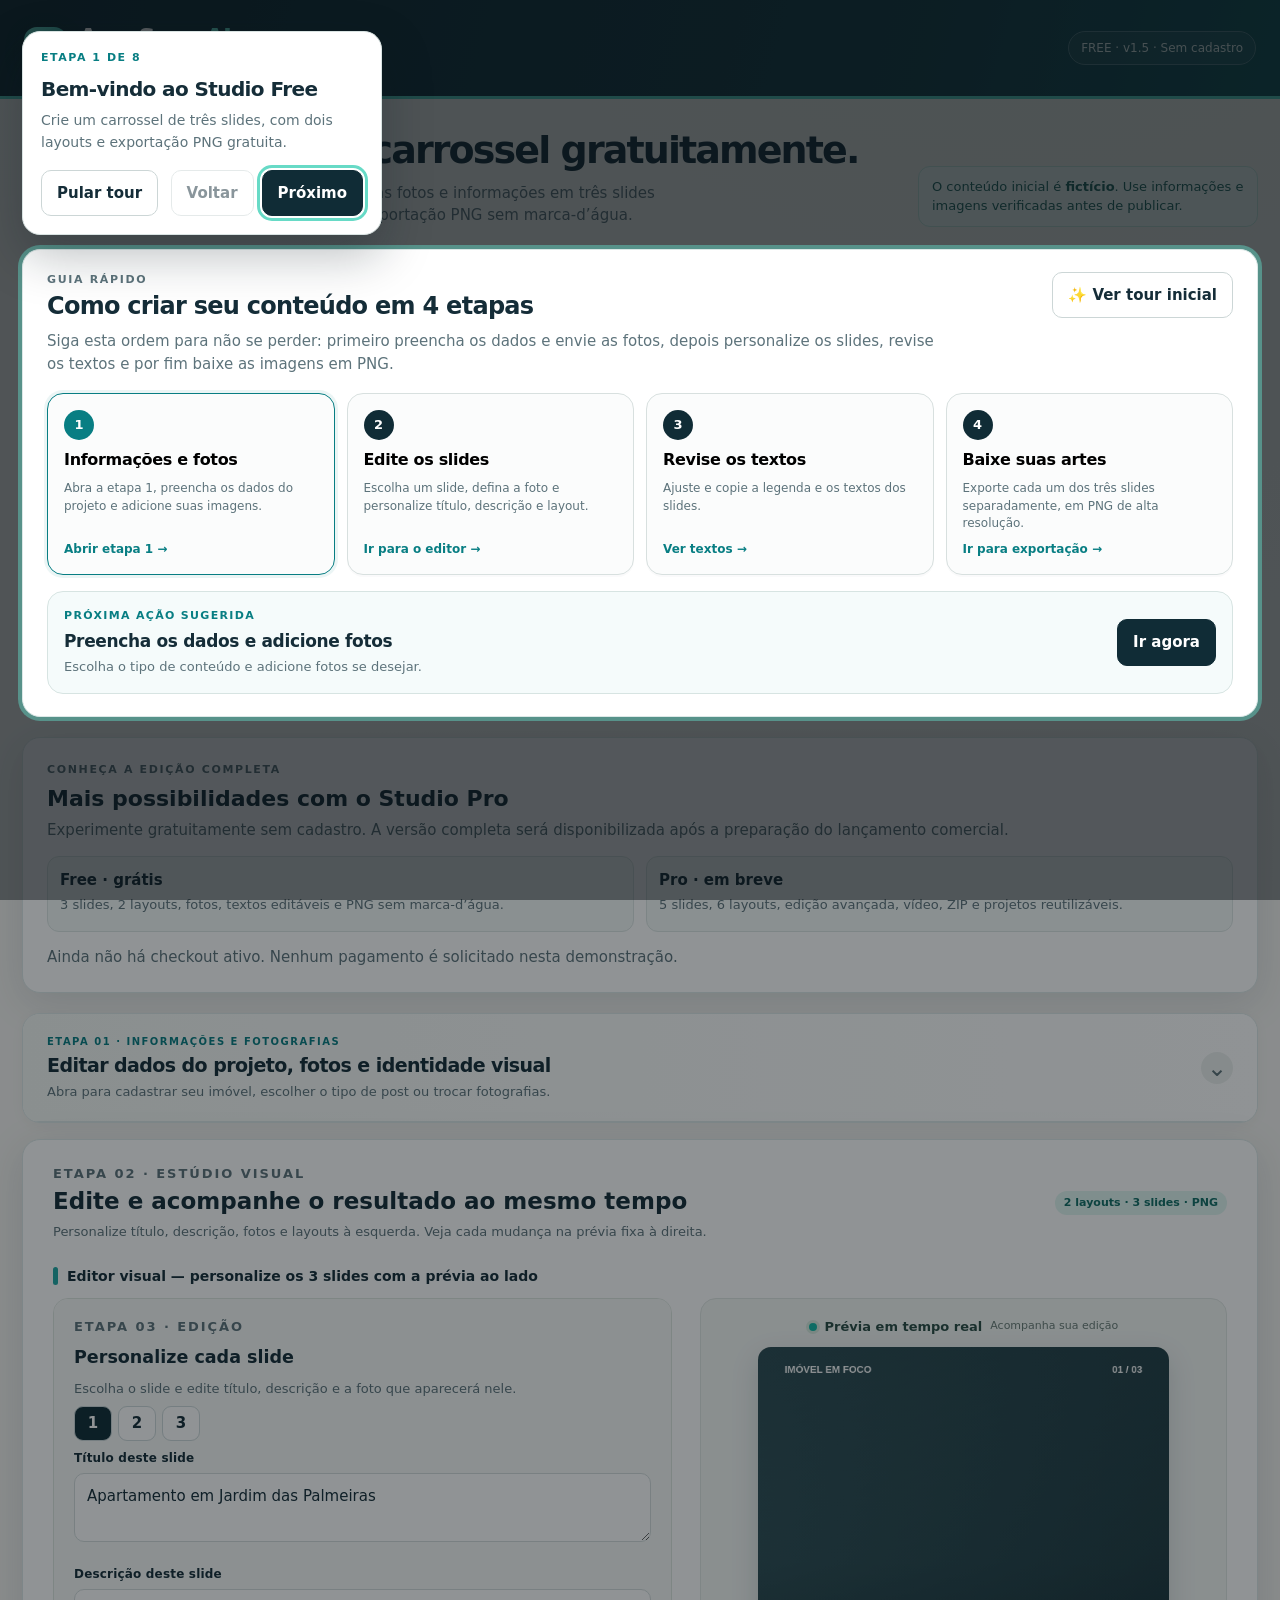
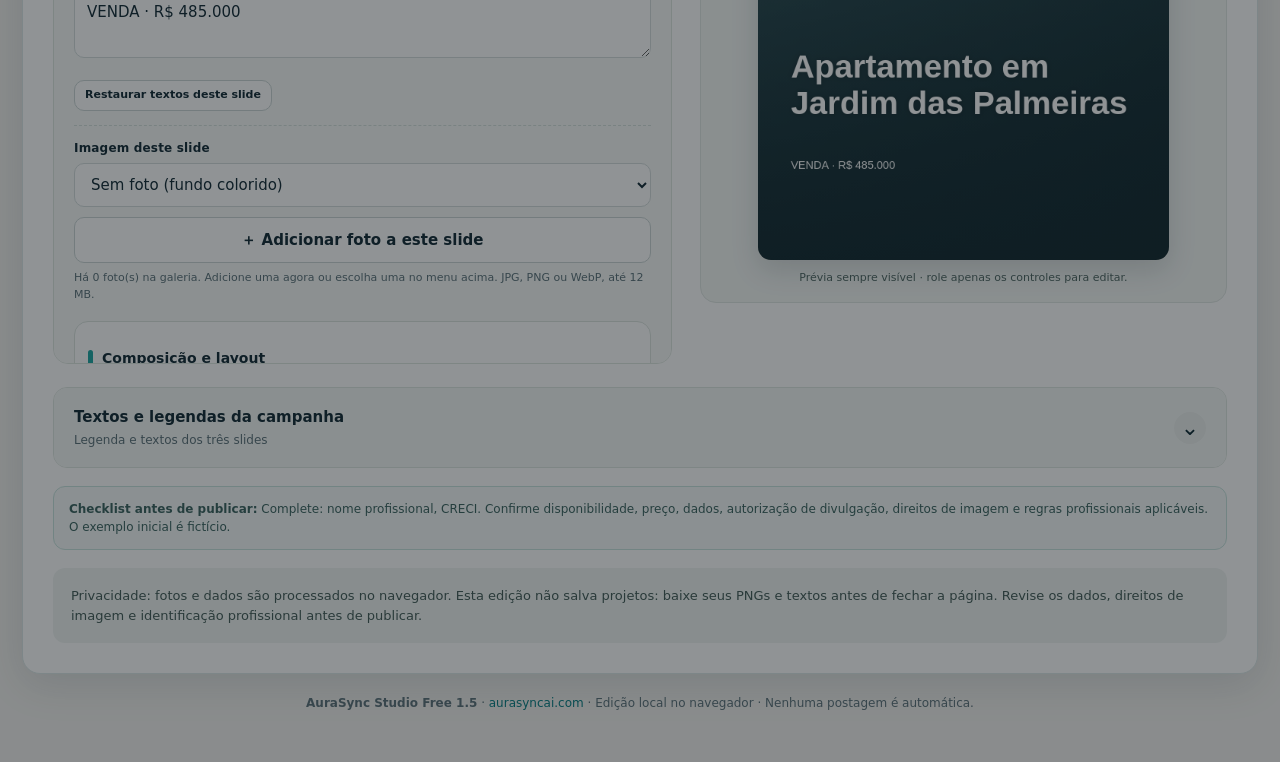
==== index.html @ 1a367fd8 "First commit" ====
<!DOCTYPE html>

<html lang="pt-BR"><head><meta charset="utf-8"/><meta content="width=device-width,initial-scale=1" name="viewport"/><title>AuraSync Studio Free | Crie seu primeiro carrossel</title><meta content="Crie gratuitamente um carrossel de três slides, com fotos, dois layouts e exportação PNG." name="description"/><link href="data:image/svg+xml,%3Csvg%20xmlns%3D%22http%3A//www.w3.org/2000/svg%22%20viewBox%3D%220%200%2064%2064%22%3E%3Crect%20width%3D%2264%22%20height%3D%2264%22%20rx%3D%2214%22%20fill%3D%22%23102c36%22/%3E%3Cpath%20d%3D%22M10%2048L24%2015L35%2039L46%2018L56%2048%22%20fill%3D%22none%22%20stroke%3D%22%2362ddc9%22%20stroke-width%3D%226%22%20stroke-linecap%3D%22round%22%20stroke-linejoin%3D%22round%22/%3E%3C/svg%3E" rel="icon"/><meta content="#102c36" name="theme-color"/><meta content="AuraSync Studio Free" property="og:title"/><meta content="Experimente dois layouts e exporte três slides em PNG gratuitamente." property="og:description"/><link href="./css/style.css" rel="stylesheet"/></head><body>
<header class="top"><div><div class="brand"><span aria-hidden="true" class="brand-icon"><svg fill="none" viewbox="0 0 48 48" xmlns="http://www.w3.org/2000/svg"><path d="M9 34L19 13L26 27L33 15L40 34" stroke="currentColor" stroke-linecap="round" stroke-linejoin="round" stroke-width="4.2"></path><circle cx="34" cy="11" fill="currentColor" r="3"></circle></svg></span><span class="brand-lockup"><span class="brand-word">AuraSync <span>AI</span></span><span class="brand-product">Studio Free · Editor criativo</span></span></div></div><div class="topmark">FREE · v1.5 · Sem cadastro</div></header>
<main class="wrap"><div class="intro"><div><h1>Crie seu primeiro carrossel gratuitamente.</h1><p>Experimente o AuraSync Studio: transforme suas fotos e informações em três slides personalizados, com prévia em tempo real e exportação PNG sem marca-d’água.</p></div><div class="banner">O conteúdo inicial é <strong>fictício</strong>. Use informações e imagens verificadas antes de publicar.</div></div>
<section class="guide panel" id="guide">
<div class="guide-head">
<div class="guide-head-top">
<div>
<p class="eyebrow">Guia rápido</p>
<h2>Como criar seu conteúdo em 4 etapas</h2>
<p>Siga esta ordem para não se perder: primeiro preencha os dados e envie as fotos, depois personalize os slides, revise os textos e por fim baixe as imagens em PNG.</p>
</div>
<button class="btn secondary tour-trigger" id="startTour" type="button">✨ Ver tour inicial</button>
</div>
</div>
<div class="guide-grid" id="guideGrid">
<button class="guide-card current" data-go="planningPanel" data-step="1" type="button">
<span class="step-badge">1</span>
<strong>Informações e fotos</strong>
<small>Abra a etapa 1, preencha os dados do projeto e adicione suas imagens.</small>
<span class="guide-action">Abrir etapa 1 →</span>
</button>
<button class="guide-card" data-go="editor" data-step="2" type="button">
<span class="step-badge">2</span>
<strong>Edite os slides</strong>
<small>Escolha um slide, defina a foto e personalize título, descrição e layout.</small>
<span class="guide-action">Ir para o editor →</span>
</button>
<button class="guide-card" data-go="textLibrary" data-step="3" type="button">
<span class="step-badge">3</span>
<strong>Revise os textos</strong>
<small>Ajuste e copie a legenda e os textos dos slides.</small>
<span class="guide-action">Ver textos →</span>
</button>
<button class="guide-card" data-go="png" data-step="4" type="button">
<span class="step-badge">4</span>
<strong>Baixe suas artes</strong>
<small>Exporte cada um dos três slides separadamente, em PNG de alta resolução.</small>
<span class="guide-action">Ir para exportação →</span>
</button>
</div>
<div class="next-step-box" id="nextStepBox">
<div>
<p class="next-step-label">Próxima ação sugerida</p>
<strong id="nextStepTitle">Comece pela etapa 1</strong>
<div class="next-step-text" id="nextStepText">Abra “Informações e fotografias” e adicione pelo menos uma foto para começar.</div>
</div>
<button class="btn" data-go="planningPanel" id="nextStepBtn" type="button">Ir agora</button>
</div>
</section><section class="free-offer panel" id="proInfo"><div><p class="eyebrow">Conheça a edição completa</p><h2>Mais possibilidades com o Studio Pro</h2><p>Experimente gratuitamente sem cadastro. A versão completa será disponibilizada após a preparação do lançamento comercial.</p></div><div class="free-compare"><div><strong>Free · grátis</strong><p>3 slides, 2 layouts, fotos, textos editáveis e PNG sem marca-d’água.</p></div><div><strong>Pro · em breve</strong><p>5 slides, 6 layouts, edição avançada, vídeo, ZIP e projetos reutilizáveis.</p></div></div><p class="note">Ainda não há checkout ativo. Nenhum pagamento é solicitado nesta demonstração.</p></section>
<div class="layout">
<details class="panel planning-panel" id="planningPanel">
<summary class="panelhead planning-summary"><span class="planning-summary-text"><span class="eyebrow">Etapa 01 · Informações e fotografias</span><span class="planning-title">Editar dados do projeto, fotos e identidade visual</span><span class="planning-subtitle">Abra para cadastrar seu imóvel, escolher o tipo de post ou trocar fotografias.</span></span><span aria-hidden="true" class="planning-chevron">⌄</span></summary>
<form class="fields" id="form" onsubmit="return false"><div class="field projectName"><label class="label" for="projectName">Nome do projeto</label><input id="projectName" maxlength="100" placeholder="Ex.: Campanha apartamento centro" value="Apartamento Jardim das Palmeiras"/><small class="note">Use um nome para identificar o arquivo do projeto.</small></div>
<div class="field"><label class="label" for="postType">Tipo de conteúdo</label><select id="postType"><option value="imovel">Divulgação de imóvel</option><option value="comprador">Dica para compradores</option><option value="vendedor">Dica para proprietários</option><option value="servico">Serviços do corretor</option><option value="bairro">Bairro / região</option><option value="institucional">Apresentação profissional</option></select></div>
<div id="propertyFields">
<div class="section-title">Características do imóvel</div>
<div class="twocol"><div class="field"><label class="label" for="tipo">Tipo de imóvel</label><select id="tipo"><option>Apartamento</option><option>Casa</option><option>Sobrado</option><option>Studio</option><option>Terreno</option><option>Imóvel comercial</option></select></div><div class="field"><label class="label" for="operacao">Finalidade</label><select id="operacao"><option>Venda</option><option>Locação</option></select></div></div>
<div class="twocol"><div class="field"><label class="label" for="bairro">Bairro / região</label><input id="bairro" value="Jardim das Palmeiras"/></div><div class="field"><label class="label" for="cidade">Cidade</label><input id="cidade" value="Mogi das Cruzes"/></div></div>
<div class="threecol"><div class="field"><label class="label" for="area">Área (m²)</label><input id="area" min="0" type="number" value="68"/></div><div class="field"><label class="label" for="quartos">Quartos</label><input id="quartos" min="0" type="number" value="2"/></div><div class="field"><label class="label" for="vagas">Vagas</label><input id="vagas" min="0" type="number" value="1"/></div></div>
<div class="twocol"><div class="field"><label class="label" for="preco">Preço (R$)</label><input id="preco" min="0" step="1" type="number" value="485000"/></div><div class="field"><label class="label" for="codigo">Código</label><input id="codigo" value="AP-204"/></div></div>
<div class="field"><label class="label" for="destaques">Destaques comprovados</label><textarea id="destaques">Varanda, cozinha integrada, próximo ao centro</textarea><small class="note">Separe por vírgulas. Não inclua características não verificadas.</small></div>
</div>
<div hidden="" id="topicFields"><div class="section-title">Briefing do conteúdo</div>
<div class="field"><label class="label" for="assunto">Título ou assunto</label><input id="assunto" maxlength="180" value="Como se preparar para visitar um imóvel"/></div>
<div class="field"><label class="label" for="publico">Público (opcional)</label><input id="publico" maxlength="100" value="Pessoas pesquisando imóveis"/></div>
<div class="field"><label class="label" for="pontos">Três pontos que deseja comunicar</label><textarea id="pontos">Defina prioridades, Confira a documentação, Prepare suas perguntas</textarea><small class="note">Escreva informações verdadeiras e úteis, separadas por vírgula.</small></div>
<div class="field"><label class="label" for="cta">Chamada para ação</label><input id="cta" maxlength="150" value="Entre em contato para tirar dúvidas"/></div>
</div>
<div class="section-title">Objetivo e identidade</div>
<div class="twocol"><div class="field"><label class="label" for="objetivo">Objetivo</label><select id="objetivo"><option value="lancamento">Apresentar novidade</option><option value="visita">Estimular contato</option><option value="detalhes">Explicar detalhes</option></select></div><div class="field"><label class="label" for="tom">Tom da comunicação</label><select id="tom"><option value="direto">Direto</option><option value="consultivo">Consultivo</option><option value="elegante">Editorial</option></select></div></div>
<div class="twocol"><div class="field"><label class="label" for="visual">Paleta-base</label><select id="visual"><option value="noturno">Editorial noturno</option><option value="areia">Areia sofisticada</option><option value="azul">Azul urbano</option></select></div><div class="field"><label class="label" for="fonte">Fonte dos slides</label><select id="fonte"><option value="system">Moderna (Arial)</option><option value="editorial">Editorial (Georgia)</option><option value="rounded">Expressiva (Trebuchet)</option><option value="condensed">Impacto (Arial Narrow)</option><option value="mono">Geométrica (Verdana)</option><option value="classic">Clássica (Palatino)</option></select></div></div>
<div class="twocol"><div class="field"><label class="label" for="corTexto">Cor do texto</label><input id="corTexto" type="color" value="#ffffff"/></div><div class="field"><label class="label" for="corFundo">Cor do fundo / sobreposição</label><input id="corFundo" type="color" value="#142a31"/></div><div class="field"><label class="label" for="corDestaque">Cor de destaque da marca</label><input id="corDestaque" type="color" value="#ddaa73"/></div></div>
<div class="twocol"><div class="field"><label class="label" for="formato">Tamanho da arte</label><select id="formato"><option value="4:5">Instagram 4:5 (1080 × 1350)</option><option value="9:16">Story 9:16 (1080 × 1920)</option><option value="1:1">Quadrado 1:1 (1080 × 1080)</option></select></div><div class="field"><label class="label" for="nome">Nome profissional</label><input id="nome" placeholder="Nome do corretor"/></div></div>
<div class="twocol"><div class="field"><label class="label" for="creci">CRECI</label><input id="creci" placeholder="CRECI-SP 123456-F"/></div><div class="field"><label class="label" for="contato">Contato profissional</label><input id="contato" placeholder="WhatsApp / site"/></div></div>
<div class="section-title">Galeria de imagens</div>
<div class="field"><label class="label" for="fotos">Adicionar até 12 fotos (JPG, PNG, WebP)</label><input accept="image/jpeg,image/png,image/webp" id="fotos" multiple="" type="file"/><small class="note">Até 12 MB por arquivo. Fotos serão reduzidas para processamento local. Clique em uma foto para aplicá-la ao slide selecionado.</small></div>
<div class="imgcount" id="imgcount">0 de 12 fotos carregadas</div><div aria-label="Fotos carregadas" class="assetgrid" id="gallery"></div>
<div class="btns" style="margin-top:16px"><button class="btn secondary" id="sample" type="button">↺ Exemplo</button><button class="btn secondary" id="clearPhotos" type="button">Limpar fotos</button></div>
</form></details>
<section class="panel editor-panel" id="editor"><div class="workspace">
<div class="ws-top"><div><p class="eyebrow">Etapa 02 · Estúdio visual</p><h2>Edite e acompanhe o resultado ao mesmo tempo</h2><p>Personalize título, descrição, fotos e layouts à esquerda. Veja cada mudança na prévia fixa à direita.</p></div><span class="tag">2 layouts · 3 slides · PNG</span></div>
<div class="section-title">Editor visual — personalize os 3 slides com a prévia ao lado</div>
<div class="slides">
<div class="slidecontrol"><p class="eyebrow">Etapa 03 · Edição</p><h3 style="margin:0">Personalize cada slide</h3><p>Escolha o slide e edite título, descrição e a foto que aparecerá nele.</p><div class="numbers" id="slideButtons"><button aria-label="Slide 1" class="current" data-slide="0" type="button">1</button><button aria-label="Slide 2" data-slide="1" type="button">2</button><button aria-label="Slide 3" data-slide="2" type="button">3</button></div>
<div class="field"><label class="label" for="slideTitle">Título deste slide</label><textarea id="slideTitle" maxlength="230" rows="2"></textarea></div>
<div class="field"><label class="label" for="slideSub">Descrição deste slide</label><textarea id="slideSub" maxlength="260" rows="2"></textarea></div>
<div class="btns"><button class="btn secondary inline-btn" id="resetSlide" type="button">Restaurar textos deste slide</button></div>
<div class="section-divider"><label class="label" for="photoForSlide">Imagem deste slide</label><select id="photoForSlide"><option value="">Sem foto (fundo colorido)</option></select>
<div class="slide-photo-upload"><button class="btn secondary slide-photo-button" id="addSlidePhoto" type="button">＋ Adicionar foto a este slide</button><input accept="image/jpeg,image/png,image/webp" aria-label="Selecionar foto para o slide atual" hidden="" id="slidePhotoFile" type="file"/><small class="note" id="slidePhotoHint">Selecione uma foto do computador ou use uma que já esteja na galeria. JPG, PNG ou WebP, até 12 MB; máximo de 12 imagens no projeto.</small></div></div>
<div class="advanced" id="advanced">
<div class="section-title">Composição e layout</div>
<label class="label" for="layoutPreset">Modelo visual deste slide</label>
<select id="layoutPreset"><option value="editorial">01 · Editorial fotográfico</option><option value="split">02 · Divisão elegante</option></select>
<div aria-label="Escolher layout" class="layoutChoices" id="layoutChoices">
<button data-layout="editorial" type="button"><span class="layout-thumb thumb-editorial"></span><span>Editorial</span></button>
<button data-layout="split" type="button"><span class="layout-thumb thumb-split"></span><span>Dividido</span></button>
</div>
<div class="btns"><button class="btn secondary inline-btn" id="resetVisual" type="button">Restaurar estilo deste slide</button></div>
</div>
<button class="btn fullBtn" id="png" type="button">↓ Baixar slide PNG</button></div>
<aside aria-label="Visualização permanente do slide" class="preview-column">
<div class="preview-heading"><span aria-hidden="true" class="preview-live-dot"></span><strong>Prévia em tempo real</strong><span class="preview-live-label">Acompanha sua edição</span></div>
<div aria-label="Prévia visual do slide" class="preview" id="preview"><canvas aria-label="Prévia real do slide" id="previewCanvas"></canvas></div>
<div class="preview-tip">Prévia sempre visível · role apenas os controles para editar.</div>
</aside>
</div>
<details class="text-library" id="textLibrary">
<summary><span><strong>Textos e legendas da campanha</strong><small>Legenda e textos dos três slides</small></span><span aria-hidden="true" class="text-library-arrow">⌄</span></summary>
<div class="text-library-content"><div aria-label="Formato de texto" class="tabs" id="tabs" role="tablist"><button aria-selected="true" class="tab active" data-tab="legenda" role="tab">Legenda</button><button aria-selected="false" class="tab" data-tab="carrossel" role="tab">Carrossel</button></div>
<div class="subsection"><h3 id="outtitle">Legenda</h3><div class="btns"><button class="btn secondary inline-btn" id="copy" type="button">Copiar</button><button class="btn secondary inline-btn" id="download" type="button">Baixar TXT</button><button class="btn soft inline-btn" id="regenText" type="button">Restaurar modelo</button></div></div>
<p class="edittop">Você pode editar este texto livremente; alterações são preservadas ao trocar de aba. "Restaurar modelo" desfaz a edição da aba atual.</p><label class="label" for="output">Texto editável</label><textarea aria-label="Editar texto de divulgação" class="output output-edit" id="output"></textarea>
</div>
</details>
<div class="check" id="check"></div><div class="steps">Privacidade: fotos e dados são processados no navegador. Esta edição não salva projetos: baixe seus PNGs e textos antes de fechar a página. Revise os dados, direitos de imagem e identificação profissional antes de publicar.</div>
</div></section>
</div><div class="foot"><strong>AuraSync Studio Free 1.5</strong> · <a class="brand-domain" href="https://aurasyncai.com" rel="noopener noreferrer" style="color:#087e83" target="_blank">aurasyncai.com</a> · Edição local no navegador · Nenhuma postagem é automática.</div></main><div class="tour-backdrop" hidden="" id="tourBackdrop"></div>
<div aria-labelledby="tourTitle" aria-modal="true" class="tour-popover" hidden="" id="tourPopover" role="dialog">
<div class="tour-step" id="tourStepLabel">Etapa 1 de 7</div>
<h3 id="tourTitle">Tour do AuraSync Studio</h3>
<p id="tourText">Vamos conhecer a interface.</p>
<div class="tour-actions">
<button class="btn secondary" id="tourSkip" type="button">Pular tour</button>
<div class="tour-nav">
<button class="btn secondary" id="tourPrev" type="button">Voltar</button>
<button class="btn" id="tourNext" type="button">Próximo</button>
</div>
</div>
</div>
<div aria-live="polite" class="toast" id="toast" role="status"></div>
<script defer="" src="./js/app.js"></script></body></html>
---- css/style.css ----
:root{color-scheme:light;--ink:#182c33;--muted:#637379;--paper:#f7f5f1;--line:#dfe5e4;--accent:#a56b45;--navy:#142a31;--shadow:0 10px 38px rgba(23,40,47,.08)}*{box-sizing:border-box}body{margin:0;background:var(--paper);font:15px/1.5 system-ui,-apple-system,'Segoe UI',sans-serif;color:var(--ink)}button,input,select,textarea{font:inherit}button{cursor:pointer}.top{background:var(--navy);color:#fff;padding:22px max(24px,calc((100vw - 1300px)/2));display:flex;justify-content:space-between;gap:12px;align-items:center}.brand{font-size:21px;font-weight:750;letter-spacing:-.04em}.brand span{color:#f4c79e}.top small{color:#bad0d1;display:block;font-size:12px;letter-spacing:.09em;text-transform:uppercase}.topmark{border:1px solid #4f6770;border-radius:99px;padding:7px 12px;color:#d6e4e2;font-size:12px}.wrap{max-width:1340px;margin:0 auto;padding:30px 22px 50px}.intro{display:flex;align-items:end;justify-content:space-between;gap:24px;margin-bottom:22px;flex-wrap:wrap}.intro h1{font-size:clamp(26px,3vw,38px);letter-spacing:-.05em;line-height:1.14;margin:0 0 9px}.intro p{max-width:720px;color:var(--muted);margin:0}.banner{border:1px solid #e7d4c2;background:#fff8f0;color:#805437;padding:10px 13px;border-radius:12px;font-size:13px;max-width:310px}.layout{display:grid;grid-template-columns:minmax(310px,435px) minmax(0,1fr);gap:20px;align-items:start}.panel{background:#fff;border:1px solid var(--line);box-shadow:var(--shadow);border-radius:18px;overflow:hidden}.panelhead{padding:22px 24px 15px;border-bottom:1px solid var(--line)}.eyebrow{font-size:11px;color:var(--accent);font-weight:800;letter-spacing:.15em;text-transform:uppercase;margin:0 0 6px}.panelhead h2{font-size:19px;margin:0 0 4px;letter-spacing:-.03em}.panelhead p{color:var(--muted);font-size:13px;margin:0}.fields{padding:16px 24px 24px}.label{display:block;font-size:12px;font-weight:700;letter-spacing:.015em;margin:0 0 6px}.field{margin-bottom:13px}input,select,textarea{border:1px solid #d5dddd;border-radius:10px;padding:11px 12px;width:100%;background:#fff;color:var(--ink);min-width:0}input:focus,textarea:focus,select:focus{outline:2px solid #b3a08c;outline-offset:1px}textarea{min-height:70px;resize:vertical}small.note{font-size:11px;color:var(--muted)}.twocol{display:grid;grid-template-columns:1fr 1fr;gap:12px}.threecol{display:grid;grid-template-columns:repeat(3,1fr);gap:8px}.rule{height:1px;background:var(--line);margin:18px 0}.btn{background:var(--navy);color:#fff;border:1px solid var(--navy);border-radius:10px;padding:11px 15px;font-weight:650;display:inline-flex;align-items:center;justify-content:center;gap:8px;white-space:nowrap}.btn:focus-visible{outline:3px solid #ce9e69;outline-offset:2px}.btn.secondary{background:#fff;color:var(--ink);border:1px solid #ccd6d6}.btn.soft{background:#f4eadd;color:#704627;border:1px solid #ead6be}.btn:disabled{opacity:.5;cursor:not-allowed}.btns{display:flex;gap:8px;flex-wrap:wrap}.tag{background:#e6efeb;color:#31614a;border-radius:999px;padding:4px 9px;font-size:11px;font-weight:750}.workspace{padding:22px 24px 24px}.ws-top{display:flex;align-items:center;gap:12px;justify-content:space-between;flex-wrap:wrap}.ws-top h2{font-size:20px;margin:0 0 4px}.ws-top p{font-size:13px;color:var(--muted);margin:0}.tabs{display:flex;gap:5px;overflow-x:auto;border-bottom:1px solid var(--line);margin:20px 0 18px;padding-bottom:6px}.tab{padding:9px 11px;border:0;background:transparent;border-radius:9px;color:#617276;font-size:13px;white-space:nowrap}.tab.active{background:var(--navy);color:#fff}.output{background:#f7f9f8;border:1px solid #e4eae8;border-radius:12px;padding:18px;min-height:235px;white-space:pre-wrap;overflow-wrap:anywhere;font-size:14px;line-height:1.7}.subsection{display:flex;justify-content:space-between;align-items:center;margin-bottom:11px;gap:12px;flex-wrap:wrap}.subsection h3{font-size:14px;margin:0}.slides{display:grid;grid-template-columns:minmax(210px,340px) 1fr;gap:24px;margin-top:22px;align-items:start}.preview{border-radius:13px;overflow:hidden;background:#e8e1d7;aspect-ratio:4/5;box-shadow:0 12px 29px #142a3129;position:relative;color:#fff}.slidebg{position:absolute;inset:0;background:linear-gradient(140deg,#31545d,#142a31)}.slidebg img{width:100%;height:100%;object-fit:cover}.preview:after{content:"";position:absolute;inset:0;background:linear-gradient(180deg,rgba(11,26,32,.18),rgba(11,26,32,.1) 35%,rgba(11,26,32,.83))}.preview-in{position:absolute;z-index:2;inset:20px;display:flex;flex-direction:column;justify-content:space-between}.prtop{font-size:10px;letter-spacing:.12em;text-transform:uppercase;display:flex;justify-content:space-between}.prmain{font-size:clamp(19px,2.8vw,35px);line-height:1.12;font-weight:800;letter-spacing:-.04em;max-width:92%;overflow-wrap:anywhere}.prbottom{font-size:12px;border-top:1px solid #ffffff8c;padding-top:8px}.slidecontrol{display:flex;flex-direction:column;gap:10px}.slidecontrol p{font-size:13px;color:var(--muted);margin:0}.numbers{display:flex;gap:6px}.numbers button{width:35px;height:35px;border-radius:9px;border:1px solid #ced9da;background:#fff;color:var(--ink);font-weight:700}.numbers button.current{background:var(--navy);color:#fff}.check{border:1px solid #eadac8;background:#fffcf8;border-radius:12px;padding:13px 15px;color:#775039;font-size:12px;margin-top:17px}.steps{margin-top:18px;padding:18px;background:#f0f5f3;border-radius:12px;font-size:13px;color:#455d59}.steps b{color:var(--ink)}.foot{text-align:center;font-size:12px;color:var(--muted);padding-top:20px}.toast{position:fixed;bottom:20px;left:50%;transform:translateX(-50%);background:#183b37;color:white;border-radius:10px;padding:10px 16px;opacity:0;transition:opacity .15s;pointer-events:none;z-index:10}.toast.show{opacity:1}@media(max-width:960px){.layout{grid-template-columns:1fr}.slides{grid-template-columns:minmax(210px,340px) 1fr}}@media(max-width:610px){.wrap{padding:20px 12px 35px}.top{padding:18px 14px}.topmark{display:none}.fields,.workspace{padding:17px}.panelhead{padding:18px}.slides{grid-template-columns:1fr}.preview{max-width:370px}.twocol{gap:8px}.threecol{grid-template-columns:repeat(3,minmax(0,1fr))}}

.preview[data-visual="areia"] .slidebg{background:linear-gradient(145deg,#a78b72,#3c2f27)}
.preview[data-visual="azul"] .slidebg{background:linear-gradient(145deg,#335b88,#10243e)}
.preview .preview-in{pointer-events:none}
.prsign{font-size:10px;color:#eff4ef;letter-spacing:.02em;opacity:.92;position:absolute;bottom:2px;right:0;max-width:96%;text-align:right}
.prdemo{position:absolute;z-index:3;top:51%;left:0;right:0;text-align:center;background:rgba(255,255,255,.88);color:#9a5b36;padding:5px 2px;transform:rotate(-9deg);font-weight:800;font-size:11px;letter-spacing:.15em;pointer-events:none}
.compact-check{margin:10px 0 0;font-size:12px;color:var(--muted)}
@media(max-width:610px){.btn{white-space:normal;line-height:1.25;text-align:center}.slidecontrol .btn{width:100%}}


/* v0.4 editor */
body{overflow-x:hidden} .panelhead{background:#fff} .section-title{margin:18px 0 11px;display:flex;gap:9px;align-items:center;font-weight:800;font-size:14px} .section-title:before{content:'';width:5px;height:18px;background:var(--accent);border-radius:3px}.section-note{font-size:12px;color:var(--muted);margin:3px 0 12px}.assetgrid{display:grid;grid-template-columns:repeat(4,minmax(0,1fr));gap:9px;margin-top:11px}.asset{position:relative;border:1px solid #d6dedd;padding:5px;border-radius:10px;background:#f9faf9;min-width:0}.asset.on{outline:3px solid #b57a50}.asset img{display:block;width:100%;aspect-ratio:1;object-fit:cover;border-radius:7px;cursor:pointer}.asset small{font-size:10px;display:block;white-space:nowrap;overflow:hidden;text-overflow:ellipsis;margin-top:3px}.asset button{border:0;border-radius:7px;padding:3px 7px;background:#fff;color:#6e433c;font-size:10px}.assetbar{display:flex;align-items:center;justify-content:space-between;gap:4px}.preview{aspect-ratio:var(--ratio,4/5);max-width:370px;width:100%}.preview .preview-in{font-family:var(--slidefont,Arial,sans-serif);color:var(--slidecolor,#fff)}.preview .prmain{font-family:var(--slidefont,Arial,sans-serif);color:var(--slidecolor,#fff);font-size:clamp(21px,2.9vw,39px)}.preview .prbottom,.preview .prsign,.preview .prtop{color:var(--slidecolor,#fff)}.slidebg{background:linear-gradient(140deg,#31545d,#142a31)}.preview:after{background:linear-gradient(180deg,var(--overlay-start,rgba(9,26,32,.28)),var(--overlay-mid,rgba(9,26,32,.06)) 30%,var(--overlay-end,rgba(9,26,32,.90)))}.postcontrols{background:#f6f8f6;border:1px solid #e1e9e6;border-radius:12px;padding:12px;margin-top:15px}.output-edit{display:block;resize:vertical;min-height:255px;line-height:1.65;white-space:pre-wrap}.output-label{font-size:11px;color:#4d665e;margin-bottom:8px}.edittop{font-size:11px;color:#7f6a57;margin:0 0 9px}.editbox{border:1px solid #e0e7e3;border-radius:13px;padding:14px;background:#f9fbfa;margin-top:17px}.editbox h3{font-size:14px;margin:0 0 11px}.inline-btn{padding:6px 10px;font-size:11px}.field input[type=color]{height:45px;padding:4px 7px;cursor:pointer}.section-divider{border-top:1px dashed #d5e0dc;padding-top:13px;margin-top:13px}.videoBox{background:#f1f5f3;border-radius:12px;padding:16px;margin-top:16px}.videoBox p{font-size:12px;color:var(--muted);margin:5px 0 12px}.status{font-size:12px;color:var(--muted)}.fullBtn{width:100%} [hidden]{display:none!important}.radiohelp{font-size:11px;color:var(--muted)}.tab{font-size:12px}.intro .banner{flex-shrink:0}.imgcount{color:var(--muted);font-size:11px}.notice{background:#f8f4eb;border:1px solid #eadfca;border-radius:11px;padding:12px;font-size:12px;color:#715a3e}.selector{background:#eff4f1;border:1px solid #d6e1dd;border-radius:13px;padding:12px 14px;margin-bottom:17px}.selector p{font-size:12px;color:var(--muted);margin:0 0 11px}.compact{margin:0}.grid-options{display:grid;grid-template-columns:repeat(2,1fr);gap:9px}.btn:hover{filter:brightness(.96)}.btn:focus-visible,.asset img:focus-visible{outline:3px solid #b57a50;outline-offset:2px}.preview .prbottom{font-size:clamp(10px,1.05vw,13px)}
@media(max-width:610px){.assetgrid{grid-template-columns:repeat(3,minmax(0,1fr))}.grid-options{grid-template-columns:1fr}.preview{margin:0 auto}.workspace{padding:14px}.tabs{margin-top:12px}.slidecontrol{gap:12px}}

/* Studio 1.0 */
:root{--accent:#b8794d;--navy:#15272d;--paper:#f4f3f0;--line:#e0e5e2}body{background:radial-gradient(circle at 80% -15%,#e8eae4 0,transparent 44%),#f4f3f0}.top{background:#172c32;padding-top:25px;padding-bottom:25px}.brand{letter-spacing:-.045em}.topmark{background:#ffffff0a}.panel{box-shadow:0 10px 40px #162f3820}.intro .banner{max-width:340px}.projectName{background:#f3f6f3;padding:12px;border:1px solid #dce7df;border-radius:12px}.advanced{border:1px solid #dce4df;border-radius:14px;background:#fff;padding:13px;margin:7px 0 15px}.advanced .section-title{margin:13px 0 9px}.advanced .field{margin:6px 0 9px}.advanced input[type=range]{padding:2px 0;accent-color:#9b653f;cursor:ew-resize;border:0}.advanced input[type=color]{height:42px}.layoutChoices{display:grid;grid-template-columns:repeat(3,minmax(0,1fr));gap:8px;margin:10px 0 16px}.layoutChoices button{padding:6px 5px 5px;border:1px solid #dbe1dc;background:#fff;border-radius:10px;display:flex;flex-direction:column;gap:5px;align-items:center;color:#46615d;font-size:10px;font-weight:700;min-width:0}.layoutChoices button.active{border:2px solid #a16b45;background:#fff8ee;color:#714328}.layout-thumb{width:100%;height:45px;display:block;border-radius:6px;position:relative;overflow:hidden;background:#253e48}.layout-thumb:before,.layout-thumb:after{content:"";position:absolute}.layout-thumb:before{background:linear-gradient(135deg,#aebdb6,#718a81);width:100%;height:64%;top:0;left:0}.layout-thumb:after{background:#f0e8db;bottom:6px;left:10%;width:56%;height:5px;border-radius:2px}.thumb-editorial:before{height:100%}.thumb-editorial:after{background:#fff}.thumb-split:before{height:53%}.thumb-frame{background:#e8decf}.thumb-frame:before{inset:6px 10px auto;height:58%;width:calc(100% - 20px)}.thumb-minimal{background:#e7d8c4}.thumb-minimal:before{top:25%;height:53%}.thumb-minimal:after{bottom:2px}.thumb-banner:before{height:100%}.thumb-banner:after{height:13px;left:0;bottom:14px;width:100%;background:#1a343d}.thumb-magazine:before{width:60%;height:100%;left:40%}.thumb-magazine:after{bottom:20px;width:30%;left:5%}.preview{box-shadow:0 15px 40px #0d242b32;aspect-ratio:var(--ratio,4/5);width:100%;max-width:420px;cursor:move}.preview:after{display:none}.preview canvas{display:block;width:100%;height:100%;touch-action:none}.preview-tip{font-size:11px;color:#536a66;margin:-14px 0 0;max-width:390px}.slides{grid-template-columns:minmax(215px,400px) minmax(260px,1fr)}.slidecontrol{gap:8px}.numbers{flex-wrap:wrap}.numbers button{min-width:38px}.advanced select{font-size:13px}.videoBox{border:1px solid #dce7e0}.notice{margin:8px 0 13px}.project-library{background:#f3f7f4;border:1px solid #dbe7de;padding:12px;border-radius:12px;margin-top:14px}.project-library .btn{margin-top:3px}.preview .prdemo{display:none}.status{min-height:30px}.layoutChoices button:hover{border-color:#a16b45}.postcontrols{background:#f8faf8}@media(max-width:960px){.slides{grid-template-columns: minmax(210px,370px) minmax(230px,1fr)}}@media(max-width:680px){.slides{grid-template-columns:1fr}.preview-tip{margin-top:-6px}.layoutChoices{grid-template-columns:repeat(3,minmax(0,1fr))}.intro{margin-bottom:15px}.top{padding-top:17px;padding-bottom:17px}}

.slide-photo-upload{margin-top:10px;display:flex;flex-direction:column;align-items:flex-start;gap:7px}.slide-photo-button{width:100%;text-align:center;justify-content:center;min-height:42px;border:1px solid #b8794d;background:#fff8f1;color:#73482b;font-weight:700}.slide-photo-upload .note{line-height:1.5}.slide-photo-button:disabled{opacity:.5;cursor:not-allowed}
/* Studio 1.1: editing controls alongside a persistent live preview. */
.layout{display:flex;flex-direction:column;gap:16px;align-items:stretch}
.layout > .panel{width:100%;min-width:0}
.planning-panel{box-shadow:0 3px 14px rgba(23,40,47,.04)}
.planning-summary{display:flex;align-items:center;justify-content:space-between;gap:18px;cursor:pointer;list-style:none;padding:16px 24px;background:linear-gradient(90deg,#f5f8f5,#fff)}
.planning-summary::-webkit-details-marker{display:none}
.planning-summary:focus-visible{outline:3px solid #b8794d;outline-offset:-3px}
.planning-summary-text{display:flex;flex-direction:column;gap:2px}
.planning-summary .eyebrow{font-size:10px;margin-bottom:0}
.planning-title{font-weight:750;font-size:17px;letter-spacing:-.025em;color:var(--ink)}
.planning-subtitle{color:var(--muted);font-size:12px}
.planning-chevron,.text-library-arrow{display:grid;place-items:center;flex:0 0 32px;width:32px;height:32px;border-radius:50%;background:#edf1ef;color:var(--navy);font-size:22px;line-height:1;transition:transform .2s}
.planning-panel[open] .planning-chevron,.text-library[open] .text-library-arrow{transform:rotate(180deg)}
.planning-panel .fields{max-width:1100px;margin:0 auto;width:100%}
.editor-panel{overflow:visible}
.editor-panel .workspace{padding:24px 30px 30px}
.editor-panel .ws-top{padding-bottom:6px}
.editor-panel .ws-top h2{font-size:23px}
.slides{display:grid;grid-template-columns:minmax(360px,1.08fr) minmax(280px,.92fr);gap:28px;align-items:start;margin-top:10px}
.slidecontrol{grid-column:1;grid-row:1;min-width:0;padding:18px 20px;border:1px solid #dfe7e1;background:#f8faf8;border-radius:15px;max-height:min(74vh,740px);overflow-y:auto;overscroll-behavior:contain;scrollbar-width:thin;scrollbar-color:#c4d0c9 transparent}
.slidecontrol .eyebrow{margin:0}
.slidecontrol .field{margin-bottom:8px}
.slidecontrol:focus-visible{outline:3px solid #b8794d;outline-offset:2px}
.slidecontrol textarea{min-height:67px}
.slidecontrol .section-divider{margin-top:6px}
.slidecontrol .advanced{background:#fff;margin-top:10px}
.preview-column{grid-column:2;grid-row:1;position:sticky;top:16px;z-index:2;max-height:min(74vh,740px);align-self:start;display:flex;flex-direction:column;align-items:center;justify-content:center;gap:11px;min-width:0;padding:18px 16px 16px;border:1px solid #e0e7e3;background:#f4f7f5;border-radius:16px}
.preview-heading{width:100%;display:flex;align-items:center;gap:8px;justify-content:center;color:#294b43;font-size:13px}
.preview-live-dot{height:8px;width:8px;border-radius:50%;background:#4b9d76;box-shadow:0 0 0 3px #d8ebdf}
.preview-live-label{font-size:11px;color:#697c75}
.preview-column .preview{width:auto;height:min(57vh,580px);max-width:100%;max-height:calc(100vh - 132px);aspect-ratio:var(--ratio,4/5);flex-shrink:1;margin:0 auto;box-shadow:0 10px 28px #0d242b25;overflow:hidden}
.preview-column .preview canvas{width:100%;height:100%;display:block}
.preview-column .preview-tip{margin:0;text-align:center;max-width:350px;line-height:1.35}
.text-library{background:#fbfcfb;border:1px solid #dfe7e2;border-radius:14px;margin:23px 0 18px;overflow:hidden}
.text-library>summary{display:flex;align-items:center;justify-content:space-between;gap:12px;list-style:none;padding:18px 20px;cursor:pointer;background:#f5f8f6}
.text-library>summary::-webkit-details-marker{display:none}
.text-library>summary:focus-visible{outline:3px solid #b8794d;outline-offset:-3px}
.text-library>summary span:first-child{display:flex;flex-direction:column;gap:3px}
.text-library>summary strong{font-size:15px}
.text-library>summary small{color:var(--muted);font-size:12px}
.text-library-content{padding:4px 20px 22px}
.text-library .tabs{margin:15px 0 12px}
.text-library .output-edit{min-height:180px}
@media(max-width:900px){.slides{grid-template-columns:minmax(0,1fr) minmax(240px,.82fr);gap:16px}.editor-panel .workspace{padding:18px}.preview-column{padding:12px}}
@media(max-width:690px){
  .wrap{padding-left:10px;padding-right:10px}
  .editor-panel .workspace{padding:15px 12px}
  .editor-panel .ws-top{gap:8px}
  .editor-panel .ws-top h2{font-size:20px}
  .planning-summary{padding:15px}
  .planning-title{font-size:15px}
  .slides{display:grid;grid-template-columns:minmax(0,1fr);gap:10px}
  .preview-column{grid-column:1;grid-row:1;position:sticky;top:0;z-index:8;padding:8px 10px 10px;gap:5px;background:#f4f7f5;border:1px solid #d5dfd8;border-radius:12px;box-shadow:0 5px 20px rgba(18,42,49,.12)}
  .preview-heading{font-size:11px;gap:7px}
  .preview-live-label{font-size:10px}
  .preview-column .preview{height:min(31vh,250px);max-height:250px;max-width:100%}
  .preview-column .preview-tip{font-size:10px}
  .slidecontrol{grid-column:1;grid-row:2;padding:12px 10px;max-height:45vh;overflow-y:auto}
  .slidecontrol .layoutChoices{gap:5px}
  .text-library-content{padding:4px 12px 14px}
  .text-library>summary{padding:12px}
  .text-library>summary small{font-size:11px}
}
@media(max-height:570px) and (min-width:691px){.preview-column .preview{height:min(56vh,400px)}}


/* AuraSync AI brand layer — interface only, preserving slide palette choices */
:root{--ink:#152d38;--muted:#5d737b;--paper:#f4f8f8;--line:#dce8e7;--accent:#087e83;--navy:#102c36;--shadow:0 10px 38px rgba(10,44,52,.075)}
.top{background:linear-gradient(105deg,#102c36 0%,#153f49 72%,#115258 100%);border-bottom:3px solid #55d6c4}
.brand{display:flex;align-items:center;gap:12px;font-size:24px;letter-spacing:-.045em}
.brand span{color:#60e0cd}
.brand-lockup{display:flex;flex-direction:column;align-items:flex-start;line-height:1.15}
.brand .brand-word{color:#fff}
.brand .brand-word span{color:#63e2cf}
.brand .brand-product{font-size:12px;font-weight:600;color:#c8e6e3;letter-spacing:.13em;text-transform:uppercase;margin-top:5px}
.brand-icon{display:inline-grid;place-items:center;width:43px;height:43px;flex:none;border-radius:13px;background:linear-gradient(145deg,#6de4cb,#168d94);color:#102e36;box-shadow:0 5px 20px rgba(7,24,29,.2)}
.brand-icon svg{height:29px;width:29px}
.top small{color:#b5d4d6}
.topmark{border-color:#4f7980;background:#ffffff0d}
.eyebrow{color:#087d81}
.section-title:before{background:#20a8a4}
.btn.soft{background:#e8f7f3;color:#0f656b;border-color:#bce8dd}
.tag{background:#e0f6f0;color:#116d65}
input:focus,textarea:focus,select:focus{outline-color:#56c6b6}
.btn:focus-visible{outline-color:#67dac6}
.banner{background:#ecf7f4;border-color:#c4e7dc;color:#22665f}
.check{background:#f6faf9;border-color:#c9e4df;color:#3d6562}
.preview-live-dot{background:#12b9a6}
.brand-domain{color:#c6e8e3;text-decoration:none}
.brand-domain:hover{text-decoration:underline}
@media(max-width:610px){.brand{gap:9px;font-size:22px}.brand-icon{height:39px;width:39px}.brand-icon svg{width:26px;height:26px}}


/* v1.4 guide */
.guide{margin-bottom:20px;padding:22px 24px}.guide-head h2{margin:0 0 6px;font-size:24px;letter-spacing:-.03em}.guide-head p{margin:0;color:var(--muted);max-width:900px}.guide-grid{display:grid;grid-template-columns:repeat(4,minmax(0,1fr));gap:12px;margin-top:18px}.guide-card{border:1px solid #d8e0df;background:#fbfcfc;border-radius:16px;padding:16px;text-align:left;display:flex;flex-direction:column;gap:8px;min-height:172px;transition:transform .12s ease,border-color .12s ease,box-shadow .12s ease;box-shadow:0 2px 0 rgba(20,42,49,.02)}.guide-card:hover{transform:translateY(-1px);border-color:#b9c9c8}.guide-card.current{border-color:#087e83;box-shadow:0 0 0 3px rgba(8,126,131,.08)}.guide-card.done{border-color:#cfe4de;background:#f6fbf9}.guide-card strong{font-size:16px;letter-spacing:-.02em}.guide-card small{color:var(--muted);font-size:12px;line-height:1.45}.step-badge{width:30px;height:30px;border-radius:999px;background:var(--navy);color:#fff;display:inline-flex;align-items:center;justify-content:center;font-weight:800;font-size:13px}.guide-card.done .step-badge{background:#1a7e64}.guide-card.current .step-badge{background:#087e83}.guide-action{margin-top:auto;color:#087e83;font-weight:700;font-size:12px}.next-step-box{margin-top:16px;border:1px solid #d7e4e2;background:#f5fbfb;border-radius:16px;padding:16px;display:flex;align-items:center;justify-content:space-between;gap:14px}.next-step-label{margin:0 0 4px;font-size:11px;letter-spacing:.12em;text-transform:uppercase;color:#087e83;font-weight:800}.next-step-box strong{font-size:17px;letter-spacing:-.02em}.next-step-text{font-size:13px;color:var(--muted);margin-top:3px}.planning-summary{list-style:none;display:flex;align-items:center;justify-content:space-between;gap:16px;padding:20px 24px;cursor:pointer}.planning-summary::-webkit-details-marker{display:none}.planning-summary-text{display:flex;flex-direction:column;gap:2px}.planning-title{font-size:19px;font-weight:800;letter-spacing:-.03em;color:var(--ink)}.planning-subtitle{font-size:13px;color:var(--muted)}.planning-chevron{font-size:24px;line-height:1;color:#5c7177;transition:transform .15s ease}.planning-panel[open] .planning-chevron{transform:rotate(180deg)}.guide-highlight{scroll-margin-top:90px}.text-library,.videoBox,#editor,#planningPanel{scroll-margin-top:90px}@media(max-width:1080px){.guide-grid{grid-template-columns:repeat(2,minmax(0,1fr))}}@media(max-width:680px){.guide{padding:18px}.guide-grid{grid-template-columns:1fr}.guide-card{min-height:auto}.next-step-box{flex-direction:column;align-items:flex-start}.next-step-box .btn{width:100%}}

/* v1.4.1 tour */
.guide-head-top{display:flex;align-items:flex-start;justify-content:space-between;gap:16px;flex-wrap:wrap}.tour-trigger{align-self:flex-start}.tour-backdrop{position:fixed;inset:0;background:rgba(9,16,20,.62);z-index:9998}.tour-popover{position:fixed;z-index:10001;max-width:360px;width:min(360px,calc(100vw - 24px));background:#fff;border:1px solid #d9e3e2;border-radius:18px;box-shadow:0 20px 50px rgba(10,25,31,.28);padding:18px}.tour-popover h3{margin:0 0 6px;font-size:20px;letter-spacing:-.03em}.tour-popover p{margin:0;color:var(--muted);font-size:14px;line-height:1.55}.tour-step{font-size:11px;letter-spacing:.14em;text-transform:uppercase;color:#087e83;font-weight:800;margin-bottom:8px}.tour-actions{display:flex;align-items:center;justify-content:space-between;gap:10px;margin-top:16px}.tour-nav{display:flex;gap:8px}.tour-target{position:relative;z-index:10000 !important;box-shadow:0 0 0 4px rgba(98,221,201,.45),0 0 0 9999px rgba(9,16,20,.45) !important;border-radius:16px;transition:box-shadow .12s ease}.tour-target.panel,.tour-target.guide,.tour-target.videoBox,.tour-target.text-library{border-radius:18px}.tour-target .planning-summary,.tour-target .text-library-content,.tour-target .ws-top{position:relative;z-index:10000}.tour-pulse{animation:tourPulse 1.25s ease-in-out infinite}@keyframes tourPulse{0%,100%{transform:translateY(0)}50%{transform:translateY(-1px)}}body.tour-open{overflow:hidden}@media(max-width:720px){.tour-popover{left:12px !important;right:12px !important;width:auto;max-width:none}.tour-actions{flex-direction:column;align-items:stretch}.tour-nav{width:100%}.tour-nav .btn,.tour-actions>.btn{flex:1;width:100%}}
.free-offer{padding:20px 24px;margin:0 0 20px}.free-offer h2{font-size:22px;margin:0 0 4px}.free-offer p{margin:4px 0;color:var(--muted)}.free-compare{display:grid;grid-template-columns:1fr 1fr;gap:12px;margin:14px 0}.free-compare>div{background:#f5f9f8;border:1px solid #dce6e4;border-radius:12px;padding:12px}.free-compare p{font-size:13px}.tour-target{pointer-events:none!important}.tour-backdrop{background:rgba(9,16,20,.45)}.tour-popover{max-height:calc(100vh - 24px);overflow:auto}.preview canvas{cursor:default!important;touch-action:auto!important}.guide-card:focus-visible{outline:3px solid #087e83;outline-offset:2px}@media(max-width:600px){.free-compare{grid-template-columns:1fr}.free-offer{padding:16px}}
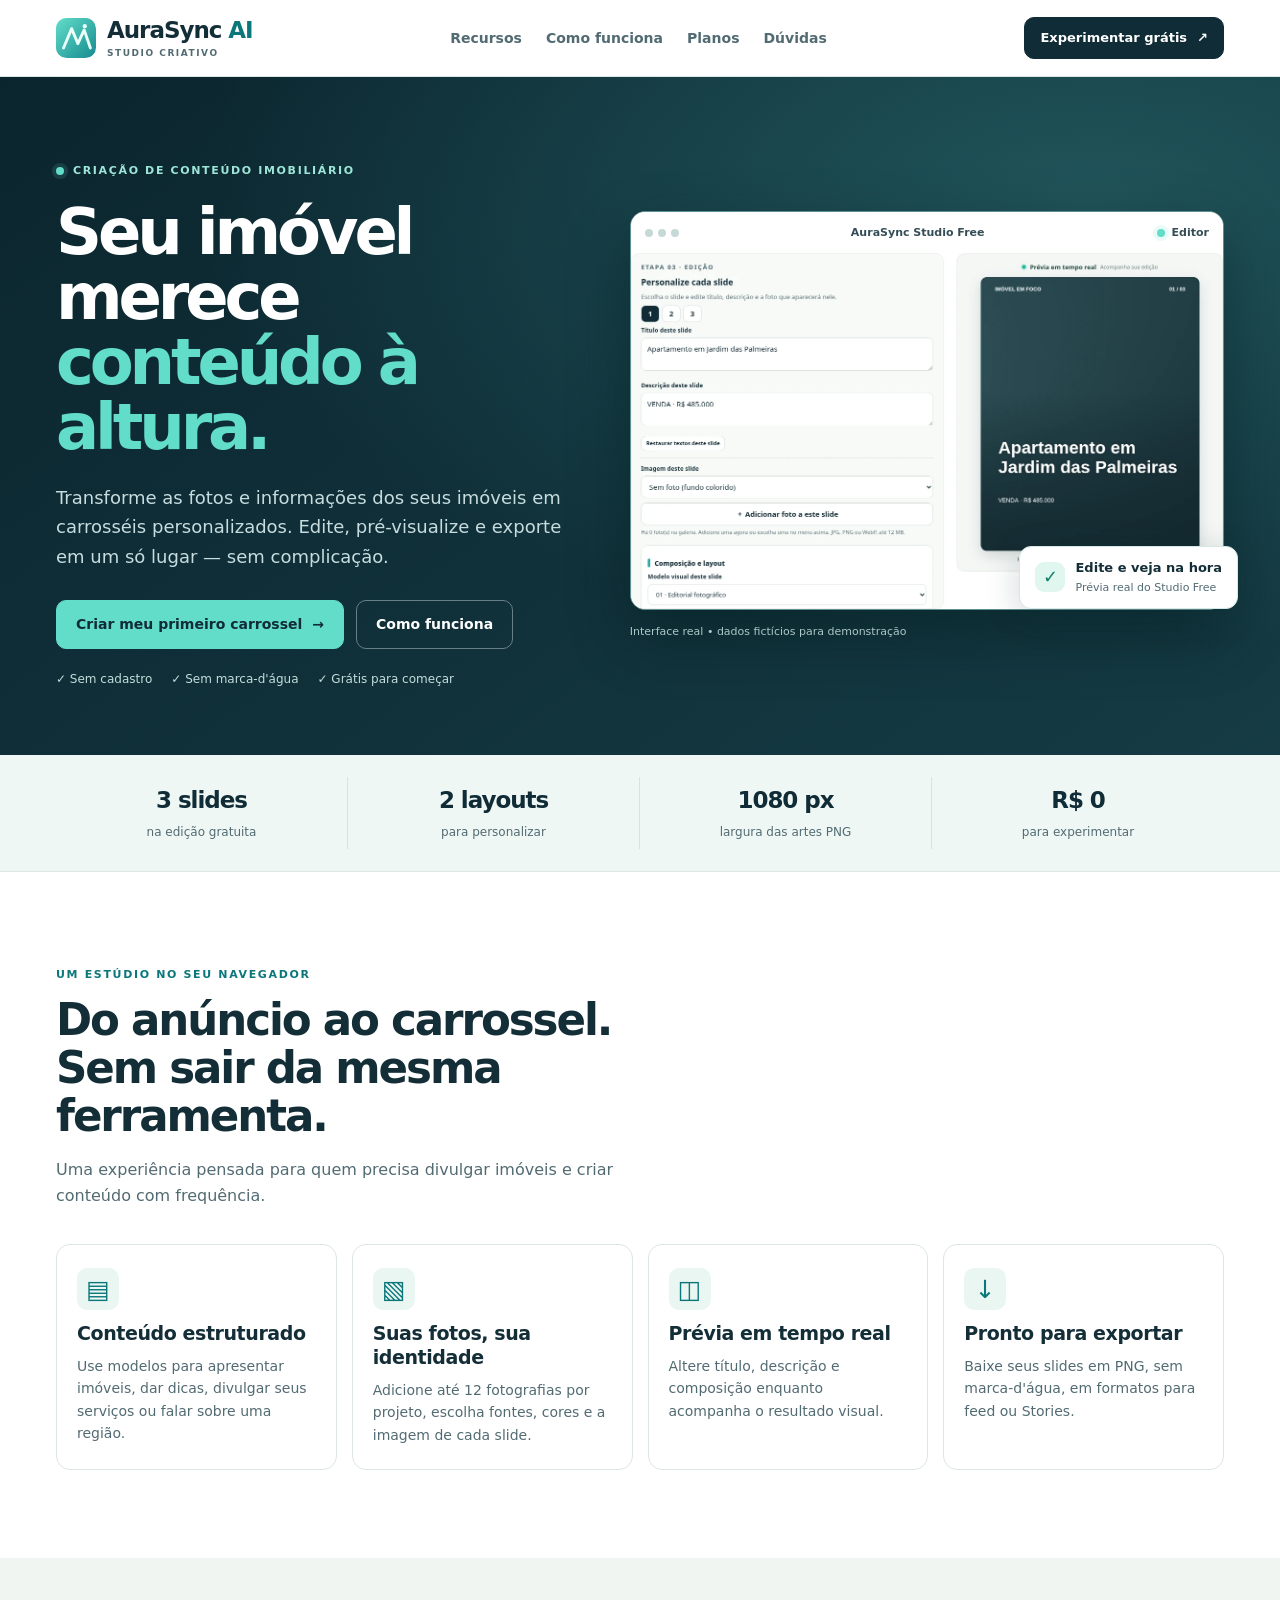
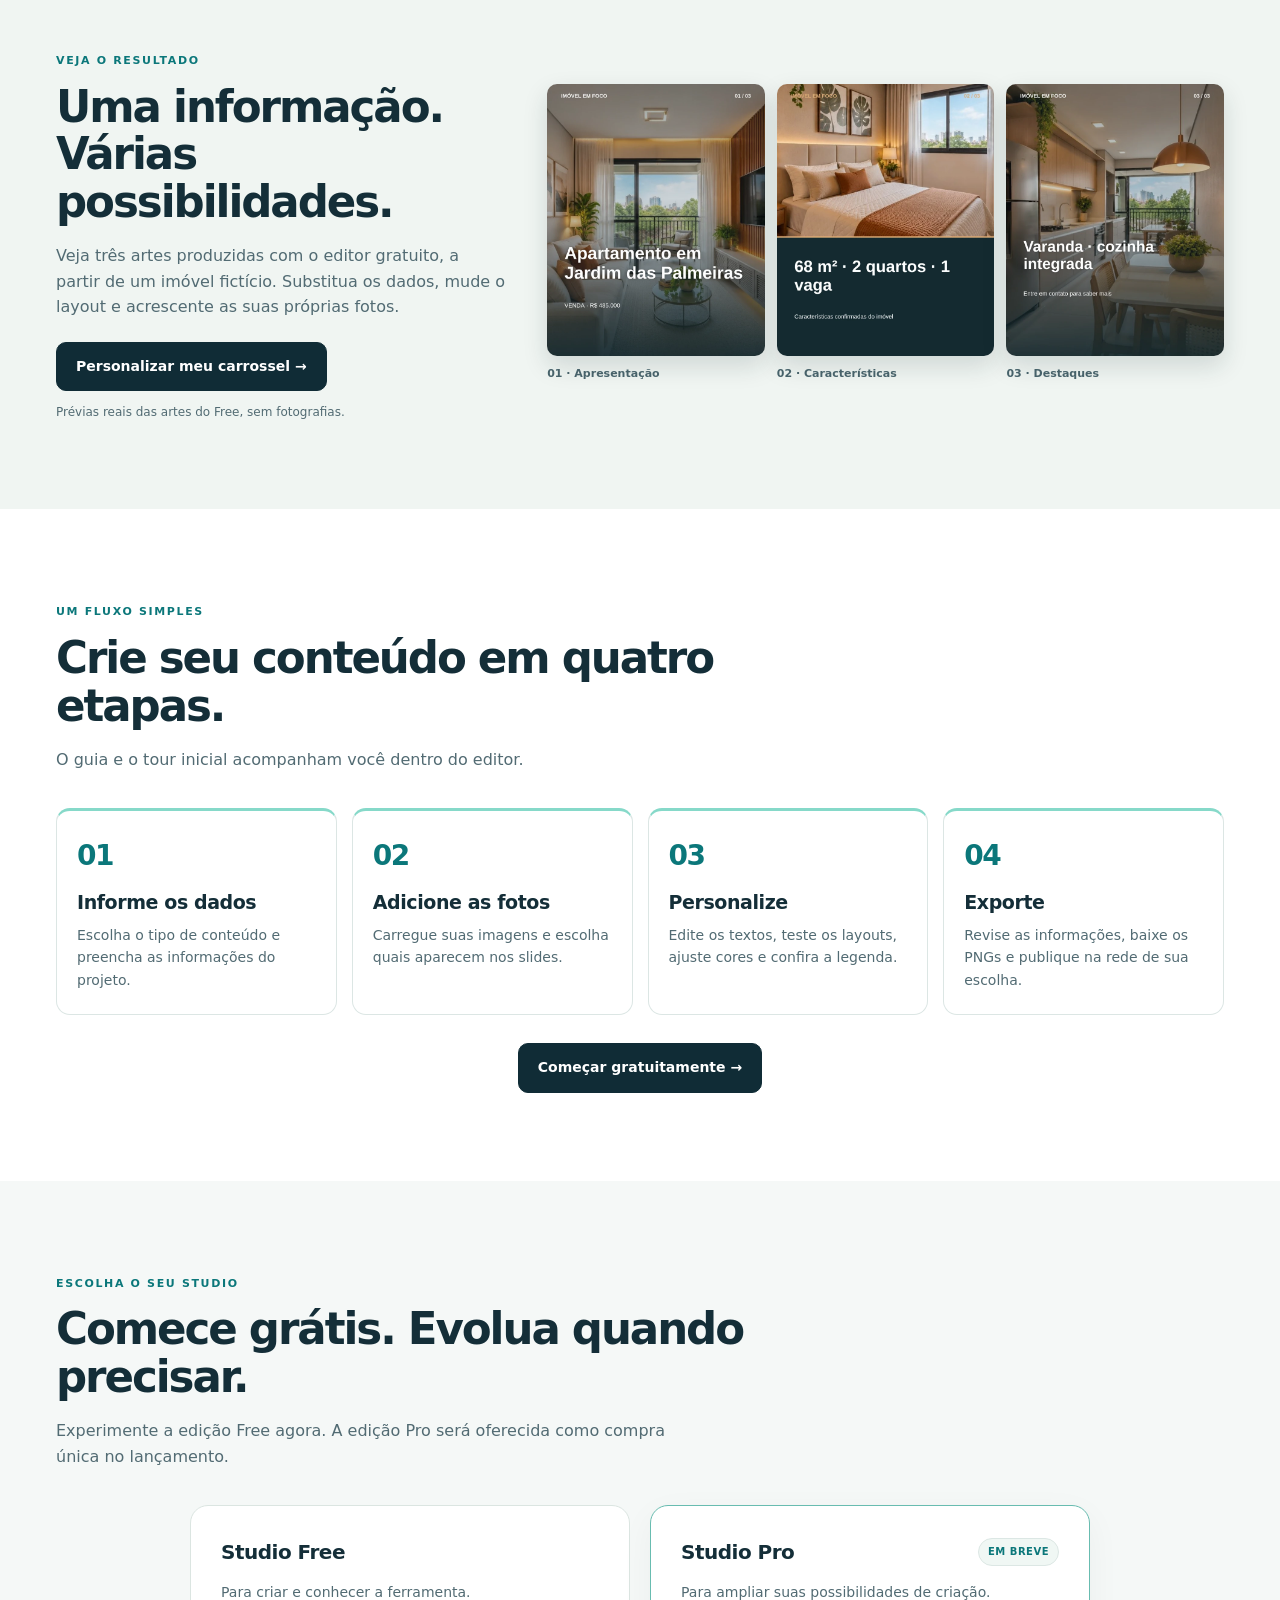
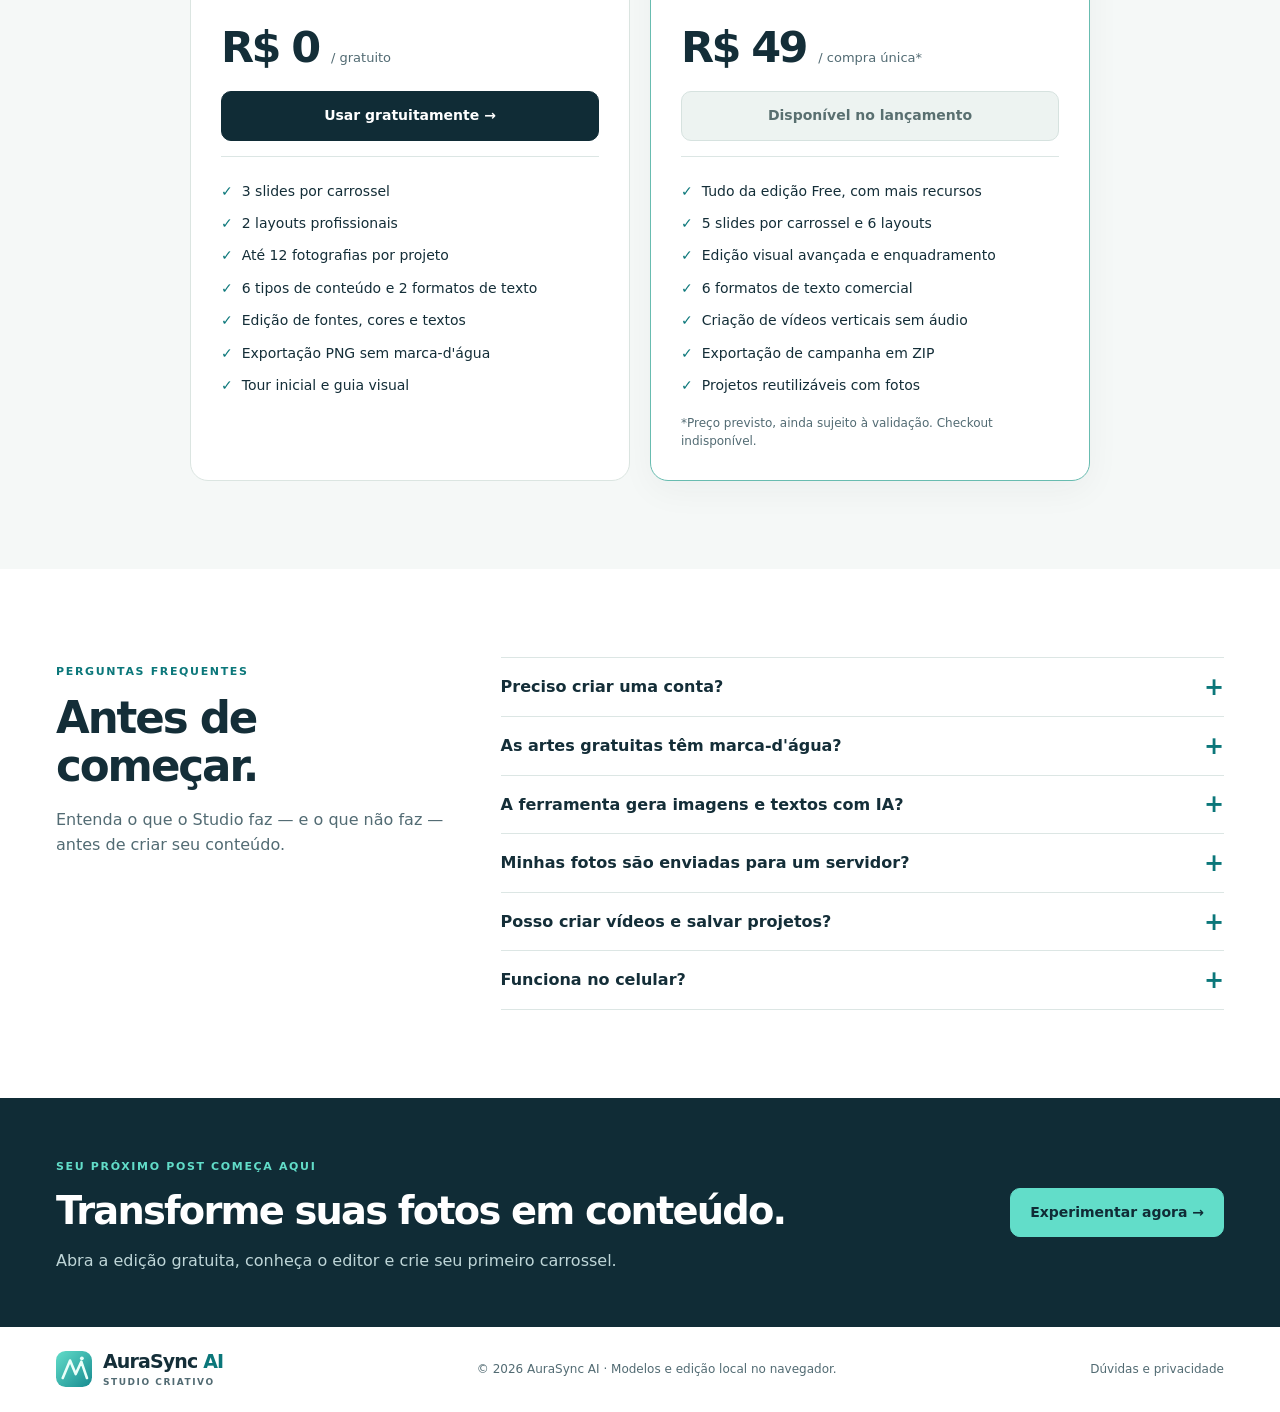
==== commit ff8d1dc0: "Feat: Landing page" ====
--- a/index.html
+++ b/index.html
@@ -1,132 +1,12 @@
-<!DOCTYPE html>
-
-<html lang="pt-BR"><head><meta charset="utf-8"/><meta content="width=device-width,initial-scale=1" name="viewport"/><title>AuraSync Studio Free | Crie seu primeiro carrossel</title><meta content="Crie gratuitamente um carrossel de três slides, com fotos, dois layouts e exportação PNG." name="description"/><link href="data:image/svg+xml,%3Csvg%20xmlns%3D%22http%3A//www.w3.org/2000/svg%22%20viewBox%3D%220%200%2064%2064%22%3E%3Crect%20width%3D%2264%22%20height%3D%2264%22%20rx%3D%2214%22%20fill%3D%22%23102c36%22/%3E%3Cpath%20d%3D%22M10%2048L24%2015L35%2039L46%2018L56%2048%22%20fill%3D%22none%22%20stroke%3D%22%2362ddc9%22%20stroke-width%3D%226%22%20stroke-linecap%3D%22round%22%20stroke-linejoin%3D%22round%22/%3E%3C/svg%3E" rel="icon"/><meta content="#102c36" name="theme-color"/><meta content="AuraSync Studio Free" property="og:title"/><meta content="Experimente dois layouts e exporte três slides em PNG gratuitamente." property="og:description"/><link href="./css/style.css" rel="stylesheet"/></head><body>
-<header class="top"><div><div class="brand"><span aria-hidden="true" class="brand-icon"><svg fill="none" viewbox="0 0 48 48" xmlns="http://www.w3.org/2000/svg"><path d="M9 34L19 13L26 27L33 15L40 34" stroke="currentColor" stroke-linecap="round" stroke-linejoin="round" stroke-width="4.2"></path><circle cx="34" cy="11" fill="currentColor" r="3"></circle></svg></span><span class="brand-lockup"><span class="brand-word">AuraSync <span>AI</span></span><span class="brand-product">Studio Free · Editor criativo</span></span></div></div><div class="topmark">FREE · v1.5 · Sem cadastro</div></header>
-<main class="wrap"><div class="intro"><div><h1>Crie seu primeiro carrossel gratuitamente.</h1><p>Experimente o AuraSync Studio: transforme suas fotos e informações em três slides personalizados, com prévia em tempo real e exportação PNG sem marca-d’água.</p></div><div class="banner">O conteúdo inicial é <strong>fictício</strong>. Use informações e imagens verificadas antes de publicar.</div></div>
-<section class="guide panel" id="guide">
-<div class="guide-head">
-<div class="guide-head-top">
-<div>
-<p class="eyebrow">Guia rápido</p>
-<h2>Como criar seu conteúdo em 4 etapas</h2>
-<p>Siga esta ordem para não se perder: primeiro preencha os dados e envie as fotos, depois personalize os slides, revise os textos e por fim baixe as imagens em PNG.</p>
-</div>
-<button class="btn secondary tour-trigger" id="startTour" type="button">✨ Ver tour inicial</button>
-</div>
-</div>
-<div class="guide-grid" id="guideGrid">
-<button class="guide-card current" data-go="planningPanel" data-step="1" type="button">
-<span class="step-badge">1</span>
-<strong>Informações e fotos</strong>
-<small>Abra a etapa 1, preencha os dados do projeto e adicione suas imagens.</small>
-<span class="guide-action">Abrir etapa 1 →</span>
-</button>
-<button class="guide-card" data-go="editor" data-step="2" type="button">
-<span class="step-badge">2</span>
-<strong>Edite os slides</strong>
-<small>Escolha um slide, defina a foto e personalize título, descrição e layout.</small>
-<span class="guide-action">Ir para o editor →</span>
-</button>
-<button class="guide-card" data-go="textLibrary" data-step="3" type="button">
-<span class="step-badge">3</span>
-<strong>Revise os textos</strong>
-<small>Ajuste e copie a legenda e os textos dos slides.</small>
-<span class="guide-action">Ver textos →</span>
-</button>
-<button class="guide-card" data-go="png" data-step="4" type="button">
-<span class="step-badge">4</span>
-<strong>Baixe suas artes</strong>
-<small>Exporte cada um dos três slides separadamente, em PNG de alta resolução.</small>
-<span class="guide-action">Ir para exportação →</span>
-</button>
-</div>
-<div class="next-step-box" id="nextStepBox">
-<div>
-<p class="next-step-label">Próxima ação sugerida</p>
-<strong id="nextStepTitle">Comece pela etapa 1</strong>
-<div class="next-step-text" id="nextStepText">Abra “Informações e fotografias” e adicione pelo menos uma foto para começar.</div>
-</div>
-<button class="btn" data-go="planningPanel" id="nextStepBtn" type="button">Ir agora</button>
-</div>
-</section><section class="free-offer panel" id="proInfo"><div><p class="eyebrow">Conheça a edição completa</p><h2>Mais possibilidades com o Studio Pro</h2><p>Experimente gratuitamente sem cadastro. A versão completa será disponibilizada após a preparação do lançamento comercial.</p></div><div class="free-compare"><div><strong>Free · grátis</strong><p>3 slides, 2 layouts, fotos, textos editáveis e PNG sem marca-d’água.</p></div><div><strong>Pro · em breve</strong><p>5 slides, 6 layouts, edição avançada, vídeo, ZIP e projetos reutilizáveis.</p></div></div><p class="note">Ainda não há checkout ativo. Nenhum pagamento é solicitado nesta demonstração.</p></section>
-<div class="layout">
-<details class="panel planning-panel" id="planningPanel">
-<summary class="panelhead planning-summary"><span class="planning-summary-text"><span class="eyebrow">Etapa 01 · Informações e fotografias</span><span class="planning-title">Editar dados do projeto, fotos e identidade visual</span><span class="planning-subtitle">Abra para cadastrar seu imóvel, escolher o tipo de post ou trocar fotografias.</span></span><span aria-hidden="true" class="planning-chevron">⌄</span></summary>
-<form class="fields" id="form" onsubmit="return false"><div class="field projectName"><label class="label" for="projectName">Nome do projeto</label><input id="projectName" maxlength="100" placeholder="Ex.: Campanha apartamento centro" value="Apartamento Jardim das Palmeiras"/><small class="note">Use um nome para identificar o arquivo do projeto.</small></div>
-<div class="field"><label class="label" for="postType">Tipo de conteúdo</label><select id="postType"><option value="imovel">Divulgação de imóvel</option><option value="comprador">Dica para compradores</option><option value="vendedor">Dica para proprietários</option><option value="servico">Serviços do corretor</option><option value="bairro">Bairro / região</option><option value="institucional">Apresentação profissional</option></select></div>
-<div id="propertyFields">
-<div class="section-title">Características do imóvel</div>
-<div class="twocol"><div class="field"><label class="label" for="tipo">Tipo de imóvel</label><select id="tipo"><option>Apartamento</option><option>Casa</option><option>Sobrado</option><option>Studio</option><option>Terreno</option><option>Imóvel comercial</option></select></div><div class="field"><label class="label" for="operacao">Finalidade</label><select id="operacao"><option>Venda</option><option>Locação</option></select></div></div>
-<div class="twocol"><div class="field"><label class="label" for="bairro">Bairro / região</label><input id="bairro" value="Jardim das Palmeiras"/></div><div class="field"><label class="label" for="cidade">Cidade</label><input id="cidade" value="Mogi das Cruzes"/></div></div>
-<div class="threecol"><div class="field"><label class="label" for="area">Área (m²)</label><input id="area" min="0" type="number" value="68"/></div><div class="field"><label class="label" for="quartos">Quartos</label><input id="quartos" min="0" type="number" value="2"/></div><div class="field"><label class="label" for="vagas">Vagas</label><input id="vagas" min="0" type="number" value="1"/></div></div>
-<div class="twocol"><div class="field"><label class="label" for="preco">Preço (R$)</label><input id="preco" min="0" step="1" type="number" value="485000"/></div><div class="field"><label class="label" for="codigo">Código</label><input id="codigo" value="AP-204"/></div></div>
-<div class="field"><label class="label" for="destaques">Destaques comprovados</label><textarea id="destaques">Varanda, cozinha integrada, próximo ao centro</textarea><small class="note">Separe por vírgulas. Não inclua características não verificadas.</small></div>
-</div>
-<div hidden="" id="topicFields"><div class="section-title">Briefing do conteúdo</div>
-<div class="field"><label class="label" for="assunto">Título ou assunto</label><input id="assunto" maxlength="180" value="Como se preparar para visitar um imóvel"/></div>
-<div class="field"><label class="label" for="publico">Público (opcional)</label><input id="publico" maxlength="100" value="Pessoas pesquisando imóveis"/></div>
-<div class="field"><label class="label" for="pontos">Três pontos que deseja comunicar</label><textarea id="pontos">Defina prioridades, Confira a documentação, Prepare suas perguntas</textarea><small class="note">Escreva informações verdadeiras e úteis, separadas por vírgula.</small></div>
-<div class="field"><label class="label" for="cta">Chamada para ação</label><input id="cta" maxlength="150" value="Entre em contato para tirar dúvidas"/></div>
-</div>
-<div class="section-title">Objetivo e identidade</div>
-<div class="twocol"><div class="field"><label class="label" for="objetivo">Objetivo</label><select id="objetivo"><option value="lancamento">Apresentar novidade</option><option value="visita">Estimular contato</option><option value="detalhes">Explicar detalhes</option></select></div><div class="field"><label class="label" for="tom">Tom da comunicação</label><select id="tom"><option value="direto">Direto</option><option value="consultivo">Consultivo</option><option value="elegante">Editorial</option></select></div></div>
-<div class="twocol"><div class="field"><label class="label" for="visual">Paleta-base</label><select id="visual"><option value="noturno">Editorial noturno</option><option value="areia">Areia sofisticada</option><option value="azul">Azul urbano</option></select></div><div class="field"><label class="label" for="fonte">Fonte dos slides</label><select id="fonte"><option value="system">Moderna (Arial)</option><option value="editorial">Editorial (Georgia)</option><option value="rounded">Expressiva (Trebuchet)</option><option value="condensed">Impacto (Arial Narrow)</option><option value="mono">Geométrica (Verdana)</option><option value="classic">Clássica (Palatino)</option></select></div></div>
-<div class="twocol"><div class="field"><label class="label" for="corTexto">Cor do texto</label><input id="corTexto" type="color" value="#ffffff"/></div><div class="field"><label class="label" for="corFundo">Cor do fundo / sobreposição</label><input id="corFundo" type="color" value="#142a31"/></div><div class="field"><label class="label" for="corDestaque">Cor de destaque da marca</label><input id="corDestaque" type="color" value="#ddaa73"/></div></div>
-<div class="twocol"><div class="field"><label class="label" for="formato">Tamanho da arte</label><select id="formato"><option value="4:5">Instagram 4:5 (1080 × 1350)</option><option value="9:16">Story 9:16 (1080 × 1920)</option><option value="1:1">Quadrado 1:1 (1080 × 1080)</option></select></div><div class="field"><label class="label" for="nome">Nome profissional</label><input id="nome" placeholder="Nome do corretor"/></div></div>
-<div class="twocol"><div class="field"><label class="label" for="creci">CRECI</label><input id="creci" placeholder="CRECI-SP 123456-F"/></div><div class="field"><label class="label" for="contato">Contato profissional</label><input id="contato" placeholder="WhatsApp / site"/></div></div>
-<div class="section-title">Galeria de imagens</div>
-<div class="field"><label class="label" for="fotos">Adicionar até 12 fotos (JPG, PNG, WebP)</label><input accept="image/jpeg,image/png,image/webp" id="fotos" multiple="" type="file"/><small class="note">Até 12 MB por arquivo. Fotos serão reduzidas para processamento local. Clique em uma foto para aplicá-la ao slide selecionado.</small></div>
-<div class="imgcount" id="imgcount">0 de 12 fotos carregadas</div><div aria-label="Fotos carregadas" class="assetgrid" id="gallery"></div>
-<div class="btns" style="margin-top:16px"><button class="btn secondary" id="sample" type="button">↺ Exemplo</button><button class="btn secondary" id="clearPhotos" type="button">Limpar fotos</button></div>
-</form></details>
-<section class="panel editor-panel" id="editor"><div class="workspace">
-<div class="ws-top"><div><p class="eyebrow">Etapa 02 · Estúdio visual</p><h2>Edite e acompanhe o resultado ao mesmo tempo</h2><p>Personalize título, descrição, fotos e layouts à esquerda. Veja cada mudança na prévia fixa à direita.</p></div><span class="tag">2 layouts · 3 slides · PNG</span></div>
-<div class="section-title">Editor visual — personalize os 3 slides com a prévia ao lado</div>
-<div class="slides">
-<div class="slidecontrol"><p class="eyebrow">Etapa 03 · Edição</p><h3 style="margin:0">Personalize cada slide</h3><p>Escolha o slide e edite título, descrição e a foto que aparecerá nele.</p><div class="numbers" id="slideButtons"><button aria-label="Slide 1" class="current" data-slide="0" type="button">1</button><button aria-label="Slide 2" data-slide="1" type="button">2</button><button aria-label="Slide 3" data-slide="2" type="button">3</button></div>
-<div class="field"><label class="label" for="slideTitle">Título deste slide</label><textarea id="slideTitle" maxlength="230" rows="2"></textarea></div>
-<div class="field"><label class="label" for="slideSub">Descrição deste slide</label><textarea id="slideSub" maxlength="260" rows="2"></textarea></div>
-<div class="btns"><button class="btn secondary inline-btn" id="resetSlide" type="button">Restaurar textos deste slide</button></div>
-<div class="section-divider"><label class="label" for="photoForSlide">Imagem deste slide</label><select id="photoForSlide"><option value="">Sem foto (fundo colorido)</option></select>
-<div class="slide-photo-upload"><button class="btn secondary slide-photo-button" id="addSlidePhoto" type="button">＋ Adicionar foto a este slide</button><input accept="image/jpeg,image/png,image/webp" aria-label="Selecionar foto para o slide atual" hidden="" id="slidePhotoFile" type="file"/><small class="note" id="slidePhotoHint">Selecione uma foto do computador ou use uma que já esteja na galeria. JPG, PNG ou WebP, até 12 MB; máximo de 12 imagens no projeto.</small></div></div>
-<div class="advanced" id="advanced">
-<div class="section-title">Composição e layout</div>
-<label class="label" for="layoutPreset">Modelo visual deste slide</label>
-<select id="layoutPreset"><option value="editorial">01 · Editorial fotográfico</option><option value="split">02 · Divisão elegante</option></select>
-<div aria-label="Escolher layout" class="layoutChoices" id="layoutChoices">
-<button data-layout="editorial" type="button"><span class="layout-thumb thumb-editorial"></span><span>Editorial</span></button>
-<button data-layout="split" type="button"><span class="layout-thumb thumb-split"></span><span>Dividido</span></button>
-</div>
-<div class="btns"><button class="btn secondary inline-btn" id="resetVisual" type="button">Restaurar estilo deste slide</button></div>
-</div>
-<button class="btn fullBtn" id="png" type="button">↓ Baixar slide PNG</button></div>
-<aside aria-label="Visualização permanente do slide" class="preview-column">
-<div class="preview-heading"><span aria-hidden="true" class="preview-live-dot"></span><strong>Prévia em tempo real</strong><span class="preview-live-label">Acompanha sua edição</span></div>
-<div aria-label="Prévia visual do slide" class="preview" id="preview"><canvas aria-label="Prévia real do slide" id="previewCanvas"></canvas></div>
-<div class="preview-tip">Prévia sempre visível · role apenas os controles para editar.</div>
-</aside>
-</div>
-<details class="text-library" id="textLibrary">
-<summary><span><strong>Textos e legendas da campanha</strong><small>Legenda e textos dos três slides</small></span><span aria-hidden="true" class="text-library-arrow">⌄</span></summary>
-<div class="text-library-content"><div aria-label="Formato de texto" class="tabs" id="tabs" role="tablist"><button aria-selected="true" class="tab active" data-tab="legenda" role="tab">Legenda</button><button aria-selected="false" class="tab" data-tab="carrossel" role="tab">Carrossel</button></div>
-<div class="subsection"><h3 id="outtitle">Legenda</h3><div class="btns"><button class="btn secondary inline-btn" id="copy" type="button">Copiar</button><button class="btn secondary inline-btn" id="download" type="button">Baixar TXT</button><button class="btn soft inline-btn" id="regenText" type="button">Restaurar modelo</button></div></div>
-<p class="edittop">Você pode editar este texto livremente; alterações são preservadas ao trocar de aba. "Restaurar modelo" desfaz a edição da aba atual.</p><label class="label" for="output">Texto editável</label><textarea aria-label="Editar texto de divulgação" class="output output-edit" id="output"></textarea>
-</div>
-</details>
-<div class="check" id="check"></div><div class="steps">Privacidade: fotos e dados são processados no navegador. Esta edição não salva projetos: baixe seus PNGs e textos antes de fechar a página. Revise os dados, direitos de imagem e identificação profissional antes de publicar.</div>
-</div></section>
-</div><div class="foot"><strong>AuraSync Studio Free 1.5</strong> · <a class="brand-domain" href="https://aurasyncai.com" rel="noopener noreferrer" style="color:#087e83" target="_blank">aurasyncai.com</a> · Edição local no navegador · Nenhuma postagem é automática.</div></main><div class="tour-backdrop" hidden="" id="tourBackdrop"></div>
-<div aria-labelledby="tourTitle" aria-modal="true" class="tour-popover" hidden="" id="tourPopover" role="dialog">
-<div class="tour-step" id="tourStepLabel">Etapa 1 de 7</div>
-<h3 id="tourTitle">Tour do AuraSync Studio</h3>
-<p id="tourText">Vamos conhecer a interface.</p>
-<div class="tour-actions">
-<button class="btn secondary" id="tourSkip" type="button">Pular tour</button>
-<div class="tour-nav">
-<button class="btn secondary" id="tourPrev" type="button">Voltar</button>
-<button class="btn" id="tourNext" type="button">Próximo</button>
-</div>
-</div>
-</div>
-<div aria-live="polite" class="toast" id="toast" role="status"></div>
-<script defer="" src="./js/app.js"></script></body></html>+<!doctype html>
+<html lang="pt-BR"><head><meta charset="utf-8"><meta name="viewport" content="width=device-width, initial-scale=1"><title>AuraSync Studio | Crie conteúdo imobiliário com facilidade</title><meta name="description" content="Crie carrosséis imobiliários personalizados com suas fotos, textos e layouts. Experimente o AuraSync Studio Free sem cadastro e exporte suas artes sem marca-d'água."><meta name="theme-color" content="#102c36"><meta property="og:title" content="AuraSync Studio — Seu imóvel merece conteúdo à altura"><meta property="og:description" content="Transforme fotos e informações em carrosséis. Experimente a edição gratuita."><meta property="og:type" content="website"><link rel="icon" href="assets/logo.svg" type="image/svg+xml"><link rel="stylesheet" href="css/landing.css"><script src="js/landing.js" defer></script></head>
+<body><a class="skip" href="#main">Pular para o conteúdo</a><header class="header"><div class="container nav"><a href="./" class="brand" aria-label="AuraSync AI, início"><img src="assets/logo.svg" width="40" height="40" alt=""><span>AuraSync <b>AI</b><small>STUDIO CRIATIVO</small></span></a><button type="button" class="menu" aria-expanded="false" aria-controls="navlinks" aria-label="Abrir menu">☰</button><nav id="navlinks" aria-label="Navegação principal"><a href="#recursos">Recursos</a><a href="#como-funciona">Como funciona</a><a href="#planos">Planos</a><a href="#faq">Dúvidas</a></nav><a class="btn navcta" href="studio/">Experimentar grátis <span>↗</span></a></div></header>
+<main id="main"><section class="hero"><div class="container hero-grid"><div class="hero-copy"><div class="eyebrow hero-label"><span class="status-dot"></span> CRIAÇÃO DE CONTEÚDO IMOBILIÁRIO</div><h1>Seu imóvel merece <em>conteúdo à altura.</em></h1><p>Transforme as fotos e informações dos seus imóveis em carrosséis personalizados. Edite, pré-visualize e exporte em um só lugar — sem complicação.</p><div class="actions"><a class="btn bright" href="studio/">Criar meu primeiro carrossel <span>→</span></a><a href="#como-funciona" class="btn ghost">Como funciona</a></div><div class="trust"><span>✓ Sem cadastro</span><span>✓ Sem marca-d'água</span><span>✓ Grátis para começar</span></div></div><div class="hero-visual"><div class="browser"><div class="browserbar"><span class="dots"><i></i><i></i><i></i></span><span>AuraSync Studio Free</span><span class="browser-live"><i></i> Editor</span></div><img src="assets/editor.webp" width="1234" height="741" alt="Captura real do editor: controles de texto e foto à esquerda, prévia de carrossel à direita."></div><div class="float-note"><span class="check-icon">✓</span><div><strong>Edite e veja na hora</strong><small>Prévia real do Studio Free</small></div></div><p class="visual-caption">Interface real • dados fictícios para demonstração</p></div></div></section>
+<section class="quick"><div class="container quick-grid"><div><strong>3 slides</strong><span>na edição gratuita</span></div><div><strong>2 layouts</strong><span>para personalizar</span></div><div><strong>1080 px</strong><span>largura das artes PNG</span></div><div><strong>R$ 0</strong><span>para experimentar</span></div></div></section>
+<section class="section" id="recursos"><div class="container"><div class="section-head"><span class="eyebrow">UM ESTÚDIO NO SEU NAVEGADOR</span><h2>Do anúncio ao carrossel.<br>Sem sair da mesma ferramenta.</h2><p>Uma experiência pensada para quem precisa divulgar imóveis e criar conteúdo com frequência.</p></div><div class="features"><article><span class="feature-icon">▤</span><h3>Conteúdo estruturado</h3><p>Use modelos para apresentar imóveis, dar dicas, divulgar seus serviços ou falar sobre uma região.</p></article><article><span class="feature-icon">▧</span><h3>Suas fotos, sua identidade</h3><p>Adicione até 12 fotografias por projeto, escolha fontes, cores e a imagem de cada slide.</p></article><article><span class="feature-icon">◫</span><h3>Prévia em tempo real</h3><p>Altere título, descrição e composição enquanto acompanha o resultado visual.</p></article><article><span class="feature-icon">↓</span><h3>Pronto para exportar</h3><p>Baixe seus slides em PNG, sem marca-d'água, em formatos para feed ou Stories.</p></article></div></div></section>
+<section class="section sample" id="exemplos"><div class="container sample-grid"><div><span class="eyebrow">VEJA O RESULTADO</span><h2>Uma informação.<br>Várias possibilidades.</h2><p>Veja três artes produzidas com o editor gratuito, a partir de um imóvel fictício. Substitua os dados, mude o layout e acrescente as suas próprias fotos.</p><a class="btn" href="studio/">Personalizar meu carrossel →</a><p class="small muted">Prévias reais das artes do Free, sem fotografias.</p></div><div class="sample-cards"><figure><img src="assets/slide-1.webp" alt="Slide 1: apresentação do apartamento fictício"><figcaption>01 · Apresentação</figcaption></figure><figure><img src="assets/slide-2.webp" alt="Slide 2: características do apartamento fictício"><figcaption>02 · Características</figcaption></figure><figure><img src="assets/slide-3.webp" alt="Slide 3: destaques do apartamento fictício"><figcaption>03 · Destaques</figcaption></figure></div></div></section>
+<section class="section" id="como-funciona"><div class="container"><div class="section-head"><span class="eyebrow">UM FLUXO SIMPLES</span><h2>Crie seu conteúdo em quatro etapas.</h2><p>O guia e o tour inicial acompanham você dentro do editor.</p></div><div class="steps-grid"><article><span class="step">01</span><h3>Informe os dados</h3><p>Escolha o tipo de conteúdo e preencha as informações do projeto.</p></article><article><span class="step">02</span><h3>Adicione as fotos</h3><p>Carregue suas imagens e escolha quais aparecem nos slides.</p></article><article><span class="step">03</span><h3>Personalize</h3><p>Edite os textos, teste os layouts, ajuste cores e confira a legenda.</p></article><article><span class="step">04</span><h3>Exporte</h3><p>Revise as informações, baixe os PNGs e publique na rede de sua escolha.</p></article></div><div class="center"><a href="studio/" class="btn">Começar gratuitamente →</a></div></div></section>
+<section class="section plans" id="planos"><div class="container"><div class="section-head"><span class="eyebrow">ESCOLHA O SEU STUDIO</span><h2>Comece grátis. Evolua quando precisar.</h2><p>Experimente a edição Free agora. A edição Pro será oferecida como compra única no lançamento.</p></div><div class="pricing"><article class="plan"><span class="plan-name">Studio Free</span><p>Para criar e conhecer a ferramenta.</p><div class="price">R$ 0 <small>/ gratuito</small></div><a href="studio/" class="btn wide">Usar gratuitamente →</a><ul><li>3 slides por carrossel</li><li>2 layouts profissionais</li><li>Até 12 fotografias por projeto</li><li>6 tipos de conteúdo e 2 formatos de texto</li><li>Edição de fontes, cores e textos</li><li>Exportação PNG sem marca-d'água</li><li>Tour inicial e guia visual</li></ul></article><article class="plan pro"><div class="plan-top"><span class="plan-name">Studio Pro</span><span class="pill">EM BREVE</span></div><p>Para ampliar suas possibilidades de criação.</p><div class="price">R$ 49 <small>/ compra única*</small></div><button class="btn wide unavailable" type="button" disabled>Disponível no lançamento</button><ul><li>Tudo da edição Free, com mais recursos</li><li>5 slides por carrossel e 6 layouts</li><li>Edição visual avançada e enquadramento</li><li>6 formatos de texto comercial</li><li>Criação de vídeos verticais sem áudio</li><li>Exportação de campanha em ZIP</li><li>Projetos reutilizáveis com fotos</li></ul><p class="small">*Preço previsto, ainda sujeito à validação. Checkout indisponível.</p></article></div></div></section>
+<section class="section" id="faq"><div class="container faq-grid"><div><span class="eyebrow">PERGUNTAS FREQUENTES</span><h2>Antes de começar.</h2><p>Entenda o que o Studio faz — e o que não faz — antes de criar seu conteúdo.</p></div><div class="faq"><details><summary>Preciso criar uma conta?</summary><p>Não. A versão Free abre diretamente no navegador, sem cadastro.</p></details><details><summary>As artes gratuitas têm marca-d'água?</summary><p>Não. Você pode baixar os três slides em PNG, um por vez. Confira os dados reais e a identificação profissional exigida antes de publicar.</p></details><details><summary>A ferramenta gera imagens e textos com IA?</summary><p>Esta versão usa modelos de texto e regras programadas. Você fornece as próprias fotografias e pode editar os resultados. Não há geração de imagens ou textos por IA generativa.</p></details><details><summary>Minhas fotos são enviadas para um servidor?</summary><p>O editor processa as fotos e os dados localmente no navegador. A edição Free não salva projetos completos; exporte suas artes antes de fechar a página.</p></details><details><summary>Posso criar vídeos e salvar projetos?</summary><p>Esses recursos estão previstos na edição Pro. Os vídeos usam os slides e fotografias, sem áudio; o formato de exportação depende do navegador.</p></details><details><summary>Funciona no celular?</summary><p>A interface é responsiva. Para editar com mais espaço e facilitar a exportação, recomendamos um computador com Chrome ou Edge atualizado.</p></details></div></div></section>
+<section class="final"><div class="container final-inner"><div><span class="eyebrow">SEU PRÓXIMO POST COMEÇA AQUI</span><h2>Transforme suas fotos em conteúdo.</h2><p>Abra a edição gratuita, conheça o editor e crie seu primeiro carrossel.</p></div><a class="btn bright" href="studio/">Experimentar agora →</a></div></section></main>
+<footer><div class="container footer-row"><a href="./" class="brand"><img src="assets/logo.svg" width="36" height="36" alt=""><span>AuraSync <b>AI</b><small>STUDIO CRIATIVO</small></span></a><p>© 2026 AuraSync AI · Modelos e edição local no navegador.</p><a href="#faq">Dúvidas e privacidade</a></div></footer></body></html>
--- a/css/landing.css
+++ b/css/landing.css
@@ -0,0 +1 @@
+:root{--ink:#142e38;--muted:#526b73;--teal:#0b777a;--mint:#62ddc9;--dark:#102c36;--paper:#f7f9f7;--line:#dce6e4}*{box-sizing:border-box}html{scroll-behavior:smooth;scroll-padding-top:88px}body{margin:0;font:16px/1.6 system-ui,-apple-system,BlinkMacSystemFont,"Segoe UI",sans-serif;color:var(--ink);background:#fff}a{color:inherit;text-decoration:none}button{font:inherit}button,a,summary{-webkit-tap-highlight-color:transparent}a:focus-visible,button:focus-visible,summary:focus-visible{outline:3px solid #20aea3;outline-offset:4px}img{display:block;max-width:100%}.container{max-width:1240px;margin:auto;padding:0 36px}.header{position:sticky;top:0;z-index:5;background:#fff;border-bottom:1px solid var(--line)}.nav{height:76px;display:flex;align-items:center;gap:26px;justify-content:space-between}.brand{display:flex;align-items:center;gap:11px;font-size:23px;font-weight:800;letter-spacing:-.045em;line-height:1.08;white-space:nowrap}.brand b{color:var(--teal)}.brand small{display:block;font-size:9px;letter-spacing:.17em;font-weight:750;color:var(--muted);margin-top:6px}.nav nav{display:flex;gap:24px;align-items:center;font-size:14px;color:var(--muted);font-weight:600}.nav nav a:hover{color:var(--teal)}.btn{display:inline-flex;align-items:center;justify-content:center;gap:10px;padding:14px 19px;border:1px solid var(--dark);background:var(--dark);color:white;border-radius:10px;font-size:14px;font-weight:750;line-height:1.4;transition:transform .18s,background .18s;text-align:center}.btn:hover{background:#1e4e57;transform:translateY(-2px)}.navcta{font-size:13px;padding:11px 15px}.menu{display:none;border:1px solid var(--line);border-radius:8px;padding:6px 12px;background:#fff;color:var(--ink)}.hero{background:radial-gradient(ellipse at 85% 18%,#20545a 0%,transparent 58%),linear-gradient(145deg,#0b252e,#153b44);color:#fff;padding:85px 0 65px;overflow:hidden}.hero-grid{display:grid;grid-template-columns:1fr 1.13fr;gap:48px;align-items:center}.eyebrow{display:inline-block;font-size:11px;font-weight:800;letter-spacing:.15em;color:var(--teal)}.hero-label{color:#9de6d9;display:flex;align-items:center;gap:9px}.status-dot,.browser-live i{width:8px;height:8px;border-radius:50%;background:var(--mint);box-shadow:0 0 0 4px #62ddc924}h1,h2,h3,p{margin:0}h1{font-size:clamp(44px,5vw,72px);line-height:1.02;letter-spacing:-.065em;margin:20px 0 22px;font-weight:760}h1 em{display:block;color:var(--mint);font-style:normal}h2{font-size:clamp(32px,3.4vw,48px);line-height:1.1;letter-spacing:-.047em;margin:12px 0 16px;font-weight:760}h3{font-size:19px;line-height:1.25;letter-spacing:-.022em;margin:12px 0 9px}.hero-copy>p{font-size:18px;line-height:1.65;color:#c7dcdf;max-width:510px}.actions{display:flex;flex-wrap:wrap;gap:12px;margin:28px 0 21px}.bright{background:var(--mint);border-color:var(--mint);color:#102c36}.bright:hover{background:#a2f0e3}.ghost{background:transparent;border-color:#678085;color:white}.ghost:hover{background:#1b454d}.trust{display:flex;flex-wrap:wrap;gap:10px 19px;font-size:12px;color:#c2dedb}.hero-visual{position:relative;min-width:0}.browser{border-radius:15px;background:#eff4f2;border:1px solid #5f8f91;overflow:hidden;box-shadow:0 25px 60px #00191c77}.browserbar{padding:12px 14px;background:#fff;display:flex;align-items:center;justify-content:space-between;font-size:11px;font-weight:700;color:#344d57}.dots{display:flex;gap:5px}.dots i{width:8px;height:8px;border-radius:50%;background:#c6d9d6}.browser-live{display:flex;align-items:center;gap:7px}.browser img{width:100%;height:auto}.float-note{position:absolute;bottom:32px;right:-14px;background:#fff;color:var(--ink);border:1px solid #d5e8e3;box-shadow:0 8px 35px #102c3633;border-radius:12px;padding:11px 15px;display:flex;gap:10px;align-items:center;font-size:13px}.float-note small{display:block;color:var(--muted);font-size:11px}.check-icon{background:#e0f7ef;color:#128069;display:grid;place-items:center;width:30px;height:30px;border-radius:9px;font-size:18px}.visual-caption{font-size:11px;margin-top:13px;color:#aac7c9}.quick{background:#eff7f5;border-bottom:1px solid var(--line)}.quick-grid{display:grid;grid-template-columns:repeat(4,1fr);padding-top:22px;padding-bottom:22px}.quick-grid div{padding:5px 22px;text-align:center;border-right:1px solid #d4e4df}.quick-grid div:last-child{border:0}.quick strong{display:block;font-size:23px;letter-spacing:-.045em;color:var(--dark)}.quick span{font-size:12px;color:var(--muted)}.section{padding:88px 0}.section-head{max-width:700px;margin-bottom:36px}.section-head p,.sample-grid>div>p,.faq-grid>div>p{color:var(--muted);font-size:16px;max-width:630px}.features,.steps-grid{display:grid;grid-template-columns:repeat(4,minmax(0,1fr));gap:15px}.features article,.steps-grid article{border:1px solid var(--line);border-radius:14px;padding:23px 20px;background:#fff}.features p,.steps-grid p{font-size:14px;color:var(--muted)}.feature-icon{display:grid;place-items:center;background:#eaf6f2;width:42px;height:42px;border-radius:10px;color:var(--teal);font-size:25px;line-height:1}.sample{background:#f0f5f2}.sample-grid{display:grid;grid-template-columns:.8fr 1.2fr;gap:40px;align-items:center}.sample-grid .btn{margin-top:22px}.small{font-size:12px!important;line-height:1.5}.muted{color:var(--muted)}.sample-grid .small{margin-top:12px}.sample-cards{display:grid;grid-template-columns:repeat(3,minmax(0,1fr));gap:12px;align-items:end}.sample-cards figure{margin:0}.sample-cards img{width:100%;aspect-ratio:4/5;object-fit:cover;border-radius:10px;box-shadow:0 10px 24px #12302c26}.sample-cards figcaption{font-size:11px;font-weight:650;margin-top:9px;color:#47626a}.step{font-size:28px;color:var(--teal);font-weight:750;letter-spacing:-.05em}.steps-grid article{border-top:3px solid #86d9c9}.center{text-align:center;margin-top:28px}.plans{background:#f5f8f7}.pricing{display:grid;grid-template-columns:repeat(2,minmax(0,1fr));gap:20px;max-width:900px;margin:0 auto}.plan{background:white;border:1px solid #dbe5e1;border-radius:18px;padding:30px;display:flex;flex-direction:column;gap:13px}.plan.pro{border:1px solid #68bcb0;box-shadow:0 10px 35px #12302c0b}.plan-name{font-size:20px;font-weight:800;letter-spacing:-.025em}.plan p{color:var(--muted);font-size:14px}.plan-top{display:flex;align-items:center;justify-content:space-between;gap:8px}.pill{border:1px solid #dce7e4;background:#f0f7f4;border-radius:99px;color:var(--teal);font-size:10px;padding:5px 9px;letter-spacing:.05em;font-weight:800}.price{font-size:43px;font-weight:800;letter-spacing:-.06em;line-height:1.15;margin:6px 0}.price small{font-size:13px;letter-spacing:0;color:var(--muted);font-weight:500}.wide{width:100%}.unavailable{background:#edf3f1;color:#596f70;border-color:#d6e2df;cursor:not-allowed}.unavailable:hover{background:#edf3f1;transform:none}.plan ul{padding:18px 0 0;margin:2px 0 0;border-top:1px solid var(--line);list-style:none}.plan li{font-size:14px;padding:5px 0;display:flex;gap:9px;align-items:flex-start}.plan li:before{content:'✓';color:var(--teal);font-weight:800}.faq-grid{display:grid;grid-template-columns:.7fr 1.3fr;gap:55px}.faq details{border-bottom:1px solid var(--line);padding:16px 0}.faq details:first-child{border-top:1px solid var(--line)}.faq summary{cursor:pointer;font-weight:700;list-style:none;display:flex;justify-content:space-between;gap:18px;align-items:center}.faq summary::-webkit-details-marker{display:none}.faq summary:after{content:'+';color:var(--teal);font-size:24px;line-height:1}.faq details[open] summary:after{content:'−'}.faq p{font-size:14px;color:var(--muted);padding-top:9px;max-width:650px}.final{background:var(--dark);color:white;padding:54px 0}.final .eyebrow{color:var(--mint)}.final h2{font-size:clamp(28px,3vw,42px)}.final p{color:#bfd6d8}.final-inner{display:flex;align-items:center;justify-content:space-between;gap:24px}footer{padding:24px 0;background:#fff}.footer-row{display:flex;align-items:center;justify-content:space-between;gap:20px;flex-wrap:wrap}.footer-row p,.footer-row>a:last-child{font-size:12px;color:var(--muted)}.footer-row .brand{font-size:19px}.skip{position:fixed;top:-80px;left:15px;z-index:20;background:white;padding:10px}.skip:focus{top:10px}.reveal{animation:appear .6s ease both}@keyframes appear{from{opacity:0;transform:translateY(13px)}to{opacity:1;transform:translateY(0)}}@media(max-width:1000px){.nav nav{gap:14px}.hero-grid{gap:22px}.hero{padding:60px 0}.features,.steps-grid{grid-template-columns:repeat(2,1fr)}.float-note{right:4px}.navcta{display:none}.sample-grid{grid-template-columns:1fr}.sample-cards{max-width:720px}}@media(max-width:650px){.container{padding-left:20px;padding-right:20px}.nav{height:66px}.menu{display:block}.nav nav{display:none;position:absolute;top:65px;left:0;right:0;background:#fff;padding:20px;border-bottom:1px solid var(--line)}.nav nav.open{display:flex;flex-direction:column;align-items:stretch}.hero{padding:40px 0 36px}.hero-grid{grid-template-columns:1fr;gap:33px}h1{font-size:clamp(43px,11vw,56px)}.hero-copy>p{font-size:16px}.actions .btn{width:100%}.hero-visual{padding-bottom:10px}.float-note{bottom:28px;right:8px;padding:8px}.float-note small{font-size:10px}.quick-grid{grid-template-columns:repeat(2,1fr);gap:12px;padding-top:18px;padding-bottom:18px}.quick-grid div:nth-child(2){border:0}.quick strong{font-size:21px}.section{padding:55px 0}.section-head{margin-bottom:25px}.features,.steps-grid{gap:10px}.features article,.steps-grid article{padding:16px 13px}.features h3,.steps-grid h3{font-size:17px}.features p,.steps-grid p{font-size:13px}.sample-cards{gap:7px}.sample-cards figcaption{font-size:10px}.pricing,.faq-grid{grid-template-columns:1fr;gap:18px}.plan{padding:22px}.final-inner{align-items:flex-start;flex-direction:column}.final .btn{width:100%}.footer-row{align-items:flex-start;flex-direction:column;gap:13px}}@media(prefers-reduced-motion:reduce){html{scroll-behavior:auto}*,*::before,*::after{animation:none!important;transition:none!important}}
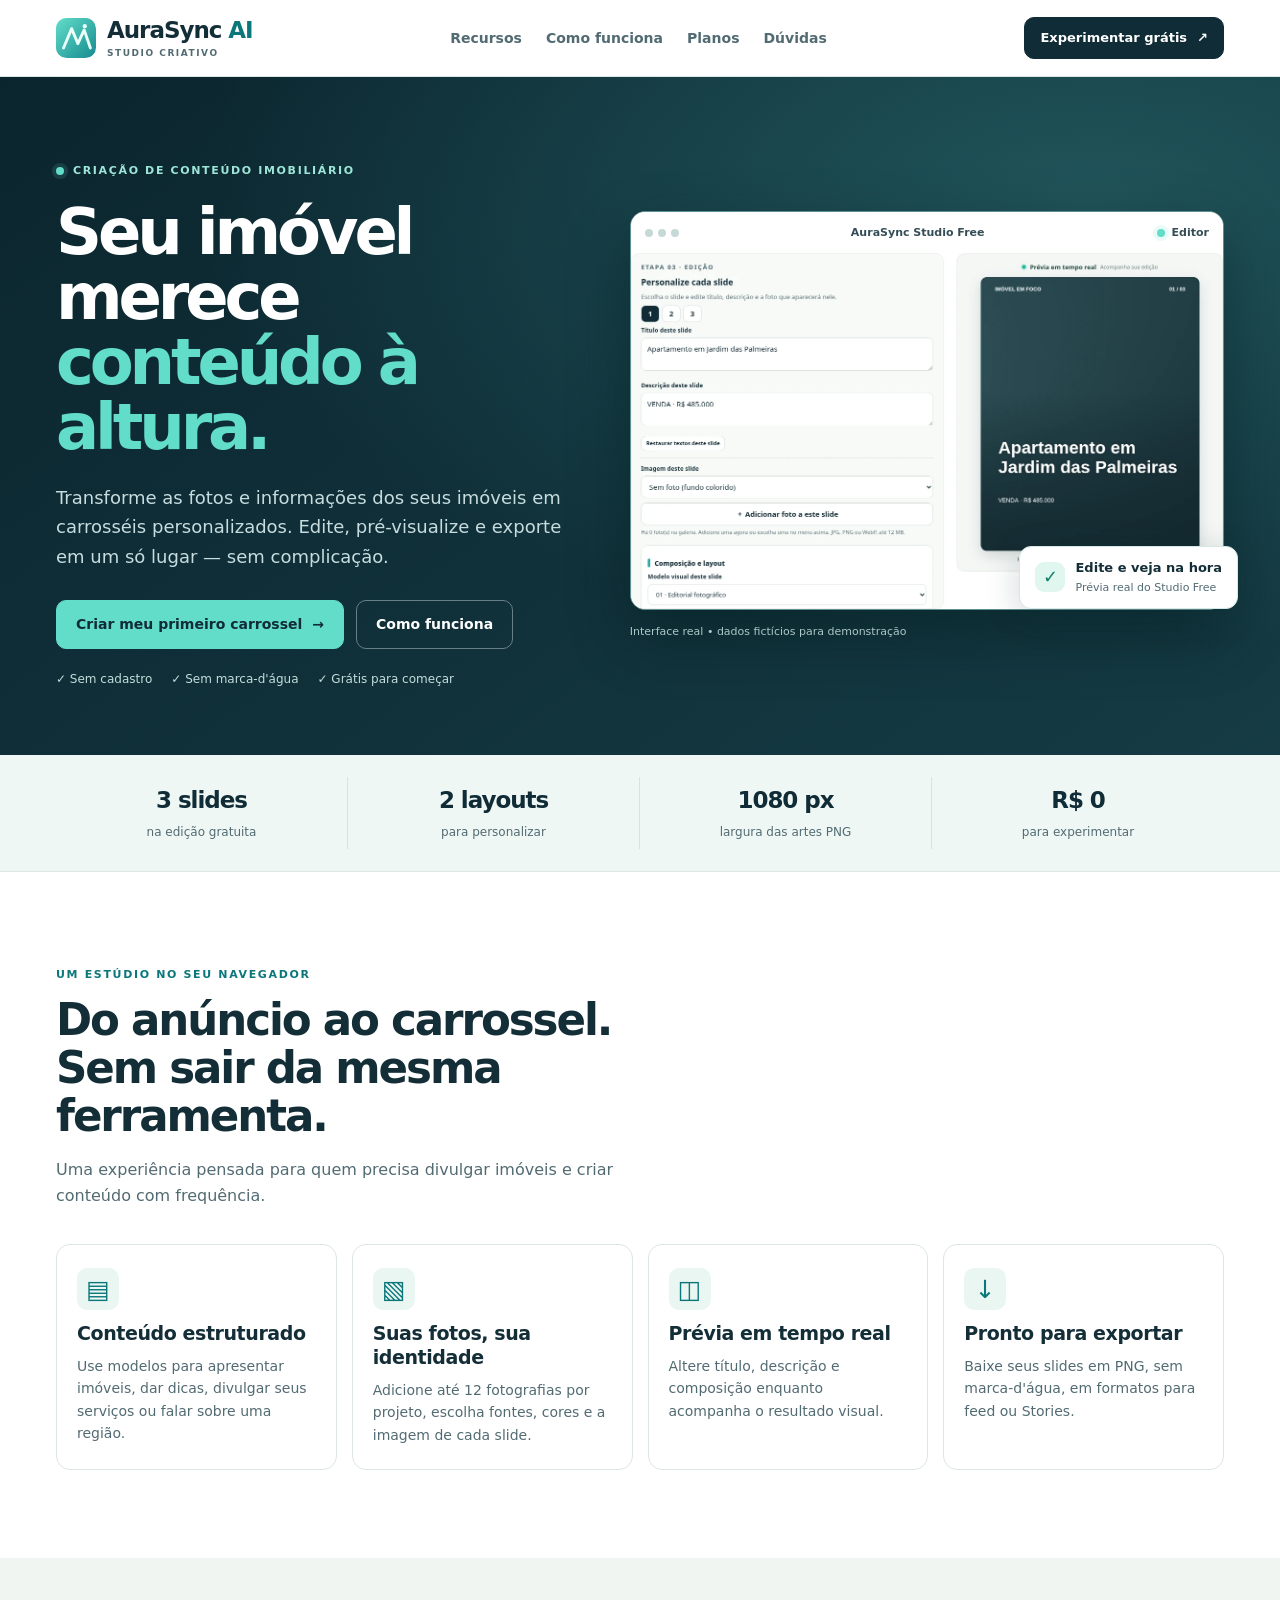
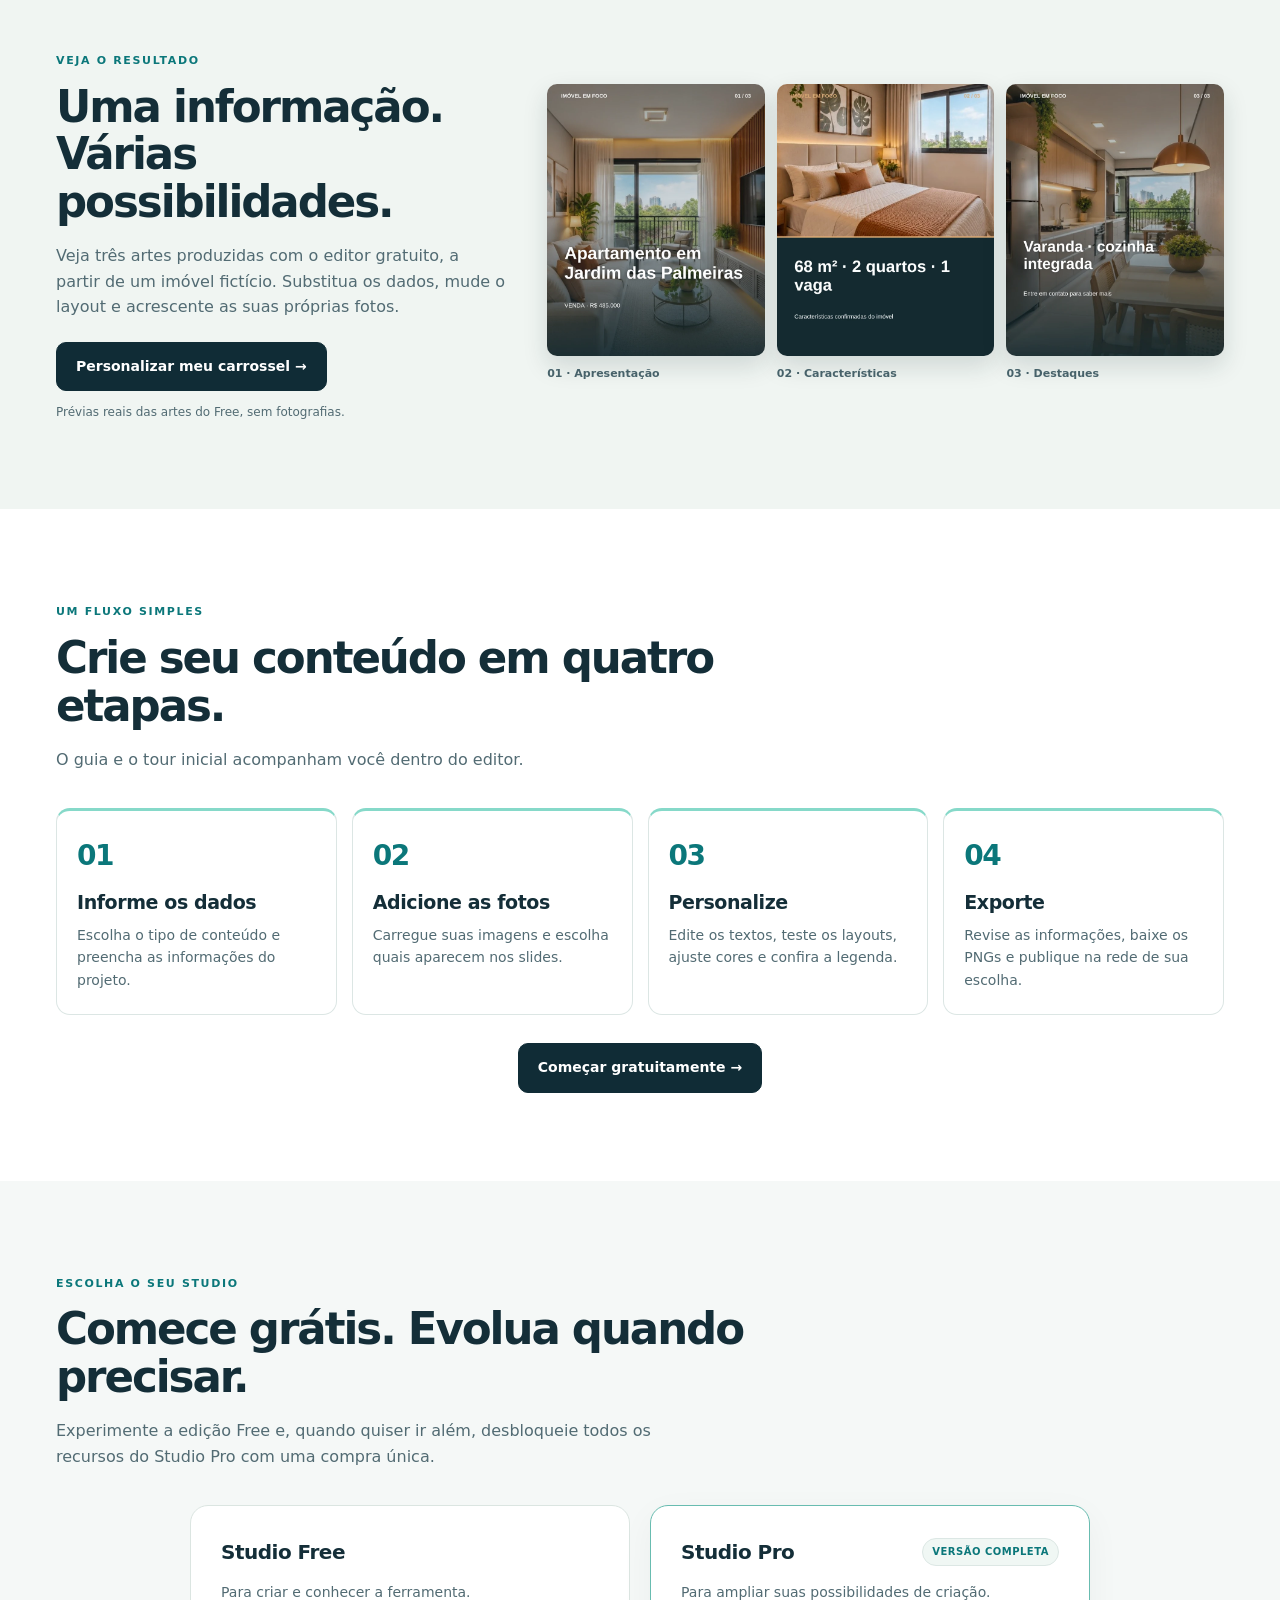
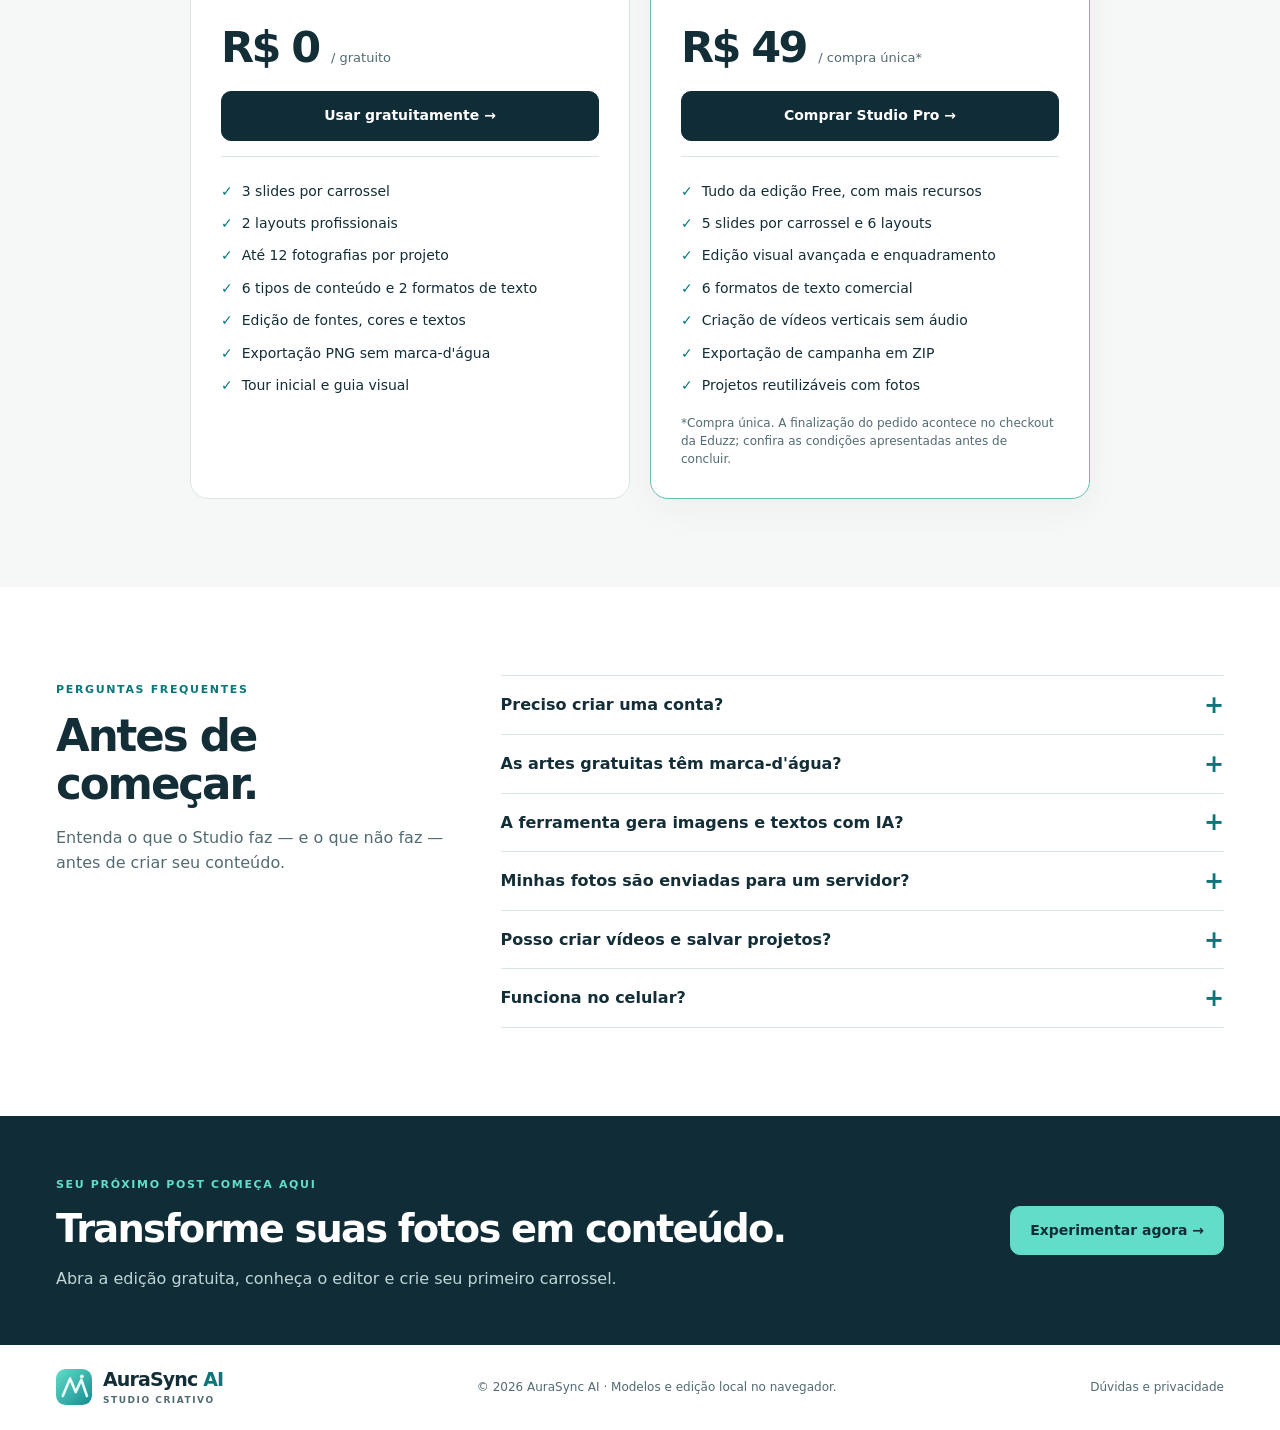
==== commit 3f140fd0: "Feat: Checkout." ====
--- a/index.html
+++ b/index.html
@@ -6,7 +6,7 @@
 <section class="section" id="recursos"><div class="container"><div class="section-head"><span class="eyebrow">UM ESTÚDIO NO SEU NAVEGADOR</span><h2>Do anúncio ao carrossel.<br>Sem sair da mesma ferramenta.</h2><p>Uma experiência pensada para quem precisa divulgar imóveis e criar conteúdo com frequência.</p></div><div class="features"><article><span class="feature-icon">▤</span><h3>Conteúdo estruturado</h3><p>Use modelos para apresentar imóveis, dar dicas, divulgar seus serviços ou falar sobre uma região.</p></article><article><span class="feature-icon">▧</span><h3>Suas fotos, sua identidade</h3><p>Adicione até 12 fotografias por projeto, escolha fontes, cores e a imagem de cada slide.</p></article><article><span class="feature-icon">◫</span><h3>Prévia em tempo real</h3><p>Altere título, descrição e composição enquanto acompanha o resultado visual.</p></article><article><span class="feature-icon">↓</span><h3>Pronto para exportar</h3><p>Baixe seus slides em PNG, sem marca-d'água, em formatos para feed ou Stories.</p></article></div></div></section>
 <section class="section sample" id="exemplos"><div class="container sample-grid"><div><span class="eyebrow">VEJA O RESULTADO</span><h2>Uma informação.<br>Várias possibilidades.</h2><p>Veja três artes produzidas com o editor gratuito, a partir de um imóvel fictício. Substitua os dados, mude o layout e acrescente as suas próprias fotos.</p><a class="btn" href="studio/">Personalizar meu carrossel →</a><p class="small muted">Prévias reais das artes do Free, sem fotografias.</p></div><div class="sample-cards"><figure><img src="assets/slide-1.webp" alt="Slide 1: apresentação do apartamento fictício"><figcaption>01 · Apresentação</figcaption></figure><figure><img src="assets/slide-2.webp" alt="Slide 2: características do apartamento fictício"><figcaption>02 · Características</figcaption></figure><figure><img src="assets/slide-3.webp" alt="Slide 3: destaques do apartamento fictício"><figcaption>03 · Destaques</figcaption></figure></div></div></section>
 <section class="section" id="como-funciona"><div class="container"><div class="section-head"><span class="eyebrow">UM FLUXO SIMPLES</span><h2>Crie seu conteúdo em quatro etapas.</h2><p>O guia e o tour inicial acompanham você dentro do editor.</p></div><div class="steps-grid"><article><span class="step">01</span><h3>Informe os dados</h3><p>Escolha o tipo de conteúdo e preencha as informações do projeto.</p></article><article><span class="step">02</span><h3>Adicione as fotos</h3><p>Carregue suas imagens e escolha quais aparecem nos slides.</p></article><article><span class="step">03</span><h3>Personalize</h3><p>Edite os textos, teste os layouts, ajuste cores e confira a legenda.</p></article><article><span class="step">04</span><h3>Exporte</h3><p>Revise as informações, baixe os PNGs e publique na rede de sua escolha.</p></article></div><div class="center"><a href="studio/" class="btn">Começar gratuitamente →</a></div></div></section>
-<section class="section plans" id="planos"><div class="container"><div class="section-head"><span class="eyebrow">ESCOLHA O SEU STUDIO</span><h2>Comece grátis. Evolua quando precisar.</h2><p>Experimente a edição Free agora. A edição Pro será oferecida como compra única no lançamento.</p></div><div class="pricing"><article class="plan"><span class="plan-name">Studio Free</span><p>Para criar e conhecer a ferramenta.</p><div class="price">R$ 0 <small>/ gratuito</small></div><a href="studio/" class="btn wide">Usar gratuitamente →</a><ul><li>3 slides por carrossel</li><li>2 layouts profissionais</li><li>Até 12 fotografias por projeto</li><li>6 tipos de conteúdo e 2 formatos de texto</li><li>Edição de fontes, cores e textos</li><li>Exportação PNG sem marca-d'água</li><li>Tour inicial e guia visual</li></ul></article><article class="plan pro"><div class="plan-top"><span class="plan-name">Studio Pro</span><span class="pill">EM BREVE</span></div><p>Para ampliar suas possibilidades de criação.</p><div class="price">R$ 49 <small>/ compra única*</small></div><button class="btn wide unavailable" type="button" disabled>Disponível no lançamento</button><ul><li>Tudo da edição Free, com mais recursos</li><li>5 slides por carrossel e 6 layouts</li><li>Edição visual avançada e enquadramento</li><li>6 formatos de texto comercial</li><li>Criação de vídeos verticais sem áudio</li><li>Exportação de campanha em ZIP</li><li>Projetos reutilizáveis com fotos</li></ul><p class="small">*Preço previsto, ainda sujeito à validação. Checkout indisponível.</p></article></div></div></section>
+<section class="section plans" id="planos"><div class="container"><div class="section-head"><span class="eyebrow">ESCOLHA O SEU STUDIO</span><h2>Comece grátis. Evolua quando precisar.</h2><p>Experimente a edição Free e, quando quiser ir além, desbloqueie todos os recursos do Studio Pro com uma compra única.</p></div><div class="pricing"><article class="plan"><span class="plan-name">Studio Free</span><p>Para criar e conhecer a ferramenta.</p><div class="price">R$ 0 <small>/ gratuito</small></div><a href="studio/" class="btn wide">Usar gratuitamente →</a><ul><li>3 slides por carrossel</li><li>2 layouts profissionais</li><li>Até 12 fotografias por projeto</li><li>6 tipos de conteúdo e 2 formatos de texto</li><li>Edição de fontes, cores e textos</li><li>Exportação PNG sem marca-d'água</li><li>Tour inicial e guia visual</li></ul></article><article class="plan pro"><div class="plan-top"><span class="plan-name">Studio Pro</span><span class="pill">VERSÃO COMPLETA</span></div><p>Para ampliar suas possibilidades de criação.</p><div class="price">R$ 49 <small>/ compra única*</small></div><a class="btn wide pro-checkout" href="https://chk.eduzz.com/6W4GK8A60Z" target="_blank" rel="noopener noreferrer" aria-label="Comprar o AuraSync Studio Pro pelo checkout da Eduzz">Comprar Studio Pro →</a><ul><li>Tudo da edição Free, com mais recursos</li><li>5 slides por carrossel e 6 layouts</li><li>Edição visual avançada e enquadramento</li><li>6 formatos de texto comercial</li><li>Criação de vídeos verticais sem áudio</li><li>Exportação de campanha em ZIP</li><li>Projetos reutilizáveis com fotos</li></ul><p class="small">*Compra única. A finalização do pedido acontece no checkout da Eduzz; confira as condições apresentadas antes de concluir.</p></article></div></div></section>
 <section class="section" id="faq"><div class="container faq-grid"><div><span class="eyebrow">PERGUNTAS FREQUENTES</span><h2>Antes de começar.</h2><p>Entenda o que o Studio faz — e o que não faz — antes de criar seu conteúdo.</p></div><div class="faq"><details><summary>Preciso criar uma conta?</summary><p>Não. A versão Free abre diretamente no navegador, sem cadastro.</p></details><details><summary>As artes gratuitas têm marca-d'água?</summary><p>Não. Você pode baixar os três slides em PNG, um por vez. Confira os dados reais e a identificação profissional exigida antes de publicar.</p></details><details><summary>A ferramenta gera imagens e textos com IA?</summary><p>Esta versão usa modelos de texto e regras programadas. Você fornece as próprias fotografias e pode editar os resultados. Não há geração de imagens ou textos por IA generativa.</p></details><details><summary>Minhas fotos são enviadas para um servidor?</summary><p>O editor processa as fotos e os dados localmente no navegador. A edição Free não salva projetos completos; exporte suas artes antes de fechar a página.</p></details><details><summary>Posso criar vídeos e salvar projetos?</summary><p>Esses recursos estão previstos na edição Pro. Os vídeos usam os slides e fotografias, sem áudio; o formato de exportação depende do navegador.</p></details><details><summary>Funciona no celular?</summary><p>A interface é responsiva. Para editar com mais espaço e facilitar a exportação, recomendamos um computador com Chrome ou Edge atualizado.</p></details></div></div></section>
 <section class="final"><div class="container final-inner"><div><span class="eyebrow">SEU PRÓXIMO POST COMEÇA AQUI</span><h2>Transforme suas fotos em conteúdo.</h2><p>Abra a edição gratuita, conheça o editor e crie seu primeiro carrossel.</p></div><a class="btn bright" href="studio/">Experimentar agora →</a></div></section></main>
 <footer><div class="container footer-row"><a href="./" class="brand"><img src="assets/logo.svg" width="36" height="36" alt=""><span>AuraSync <b>AI</b><small>STUDIO CRIATIVO</small></span></a><p>© 2026 AuraSync AI · Modelos e edição local no navegador.</p><a href="#faq">Dúvidas e privacidade</a></div></footer></body></html>
--- a/css/landing.css
+++ b/css/landing.css
@@ -1 +1,6 @@
 :root{--ink:#142e38;--muted:#526b73;--teal:#0b777a;--mint:#62ddc9;--dark:#102c36;--paper:#f7f9f7;--line:#dce6e4}*{box-sizing:border-box}html{scroll-behavior:smooth;scroll-padding-top:88px}body{margin:0;font:16px/1.6 system-ui,-apple-system,BlinkMacSystemFont,"Segoe UI",sans-serif;color:var(--ink);background:#fff}a{color:inherit;text-decoration:none}button{font:inherit}button,a,summary{-webkit-tap-highlight-color:transparent}a:focus-visible,button:focus-visible,summary:focus-visible{outline:3px solid #20aea3;outline-offset:4px}img{display:block;max-width:100%}.container{max-width:1240px;margin:auto;padding:0 36px}.header{position:sticky;top:0;z-index:5;background:#fff;border-bottom:1px solid var(--line)}.nav{height:76px;display:flex;align-items:center;gap:26px;justify-content:space-between}.brand{display:flex;align-items:center;gap:11px;font-size:23px;font-weight:800;letter-spacing:-.045em;line-height:1.08;white-space:nowrap}.brand b{color:var(--teal)}.brand small{display:block;font-size:9px;letter-spacing:.17em;font-weight:750;color:var(--muted);margin-top:6px}.nav nav{display:flex;gap:24px;align-items:center;font-size:14px;color:var(--muted);font-weight:600}.nav nav a:hover{color:var(--teal)}.btn{display:inline-flex;align-items:center;justify-content:center;gap:10px;padding:14px 19px;border:1px solid var(--dark);background:var(--dark);color:white;border-radius:10px;font-size:14px;font-weight:750;line-height:1.4;transition:transform .18s,background .18s;text-align:center}.btn:hover{background:#1e4e57;transform:translateY(-2px)}.navcta{font-size:13px;padding:11px 15px}.menu{display:none;border:1px solid var(--line);border-radius:8px;padding:6px 12px;background:#fff;color:var(--ink)}.hero{background:radial-gradient(ellipse at 85% 18%,#20545a 0%,transparent 58%),linear-gradient(145deg,#0b252e,#153b44);color:#fff;padding:85px 0 65px;overflow:hidden}.hero-grid{display:grid;grid-template-columns:1fr 1.13fr;gap:48px;align-items:center}.eyebrow{display:inline-block;font-size:11px;font-weight:800;letter-spacing:.15em;color:var(--teal)}.hero-label{color:#9de6d9;display:flex;align-items:center;gap:9px}.status-dot,.browser-live i{width:8px;height:8px;border-radius:50%;background:var(--mint);box-shadow:0 0 0 4px #62ddc924}h1,h2,h3,p{margin:0}h1{font-size:clamp(44px,5vw,72px);line-height:1.02;letter-spacing:-.065em;margin:20px 0 22px;font-weight:760}h1 em{display:block;color:var(--mint);font-style:normal}h2{font-size:clamp(32px,3.4vw,48px);line-height:1.1;letter-spacing:-.047em;margin:12px 0 16px;font-weight:760}h3{font-size:19px;line-height:1.25;letter-spacing:-.022em;margin:12px 0 9px}.hero-copy>p{font-size:18px;line-height:1.65;color:#c7dcdf;max-width:510px}.actions{display:flex;flex-wrap:wrap;gap:12px;margin:28px 0 21px}.bright{background:var(--mint);border-color:var(--mint);color:#102c36}.bright:hover{background:#a2f0e3}.ghost{background:transparent;border-color:#678085;color:white}.ghost:hover{background:#1b454d}.trust{display:flex;flex-wrap:wrap;gap:10px 19px;font-size:12px;color:#c2dedb}.hero-visual{position:relative;min-width:0}.browser{border-radius:15px;background:#eff4f2;border:1px solid #5f8f91;overflow:hidden;box-shadow:0 25px 60px #00191c77}.browserbar{padding:12px 14px;background:#fff;display:flex;align-items:center;justify-content:space-between;font-size:11px;font-weight:700;color:#344d57}.dots{display:flex;gap:5px}.dots i{width:8px;height:8px;border-radius:50%;background:#c6d9d6}.browser-live{display:flex;align-items:center;gap:7px}.browser img{width:100%;height:auto}.float-note{position:absolute;bottom:32px;right:-14px;background:#fff;color:var(--ink);border:1px solid #d5e8e3;box-shadow:0 8px 35px #102c3633;border-radius:12px;padding:11px 15px;display:flex;gap:10px;align-items:center;font-size:13px}.float-note small{display:block;color:var(--muted);font-size:11px}.check-icon{background:#e0f7ef;color:#128069;display:grid;place-items:center;width:30px;height:30px;border-radius:9px;font-size:18px}.visual-caption{font-size:11px;margin-top:13px;color:#aac7c9}.quick{background:#eff7f5;border-bottom:1px solid var(--line)}.quick-grid{display:grid;grid-template-columns:repeat(4,1fr);padding-top:22px;padding-bottom:22px}.quick-grid div{padding:5px 22px;text-align:center;border-right:1px solid #d4e4df}.quick-grid div:last-child{border:0}.quick strong{display:block;font-size:23px;letter-spacing:-.045em;color:var(--dark)}.quick span{font-size:12px;color:var(--muted)}.section{padding:88px 0}.section-head{max-width:700px;margin-bottom:36px}.section-head p,.sample-grid>div>p,.faq-grid>div>p{color:var(--muted);font-size:16px;max-width:630px}.features,.steps-grid{display:grid;grid-template-columns:repeat(4,minmax(0,1fr));gap:15px}.features article,.steps-grid article{border:1px solid var(--line);border-radius:14px;padding:23px 20px;background:#fff}.features p,.steps-grid p{font-size:14px;color:var(--muted)}.feature-icon{display:grid;place-items:center;background:#eaf6f2;width:42px;height:42px;border-radius:10px;color:var(--teal);font-size:25px;line-height:1}.sample{background:#f0f5f2}.sample-grid{display:grid;grid-template-columns:.8fr 1.2fr;gap:40px;align-items:center}.sample-grid .btn{margin-top:22px}.small{font-size:12px!important;line-height:1.5}.muted{color:var(--muted)}.sample-grid .small{margin-top:12px}.sample-cards{display:grid;grid-template-columns:repeat(3,minmax(0,1fr));gap:12px;align-items:end}.sample-cards figure{margin:0}.sample-cards img{width:100%;aspect-ratio:4/5;object-fit:cover;border-radius:10px;box-shadow:0 10px 24px #12302c26}.sample-cards figcaption{font-size:11px;font-weight:650;margin-top:9px;color:#47626a}.step{font-size:28px;color:var(--teal);font-weight:750;letter-spacing:-.05em}.steps-grid article{border-top:3px solid #86d9c9}.center{text-align:center;margin-top:28px}.plans{background:#f5f8f7}.pricing{display:grid;grid-template-columns:repeat(2,minmax(0,1fr));gap:20px;max-width:900px;margin:0 auto}.plan{background:white;border:1px solid #dbe5e1;border-radius:18px;padding:30px;display:flex;flex-direction:column;gap:13px}.plan.pro{border:1px solid #68bcb0;box-shadow:0 10px 35px #12302c0b}.plan-name{font-size:20px;font-weight:800;letter-spacing:-.025em}.plan p{color:var(--muted);font-size:14px}.plan-top{display:flex;align-items:center;justify-content:space-between;gap:8px}.pill{border:1px solid #dce7e4;background:#f0f7f4;border-radius:99px;color:var(--teal);font-size:10px;padding:5px 9px;letter-spacing:.05em;font-weight:800}.price{font-size:43px;font-weight:800;letter-spacing:-.06em;line-height:1.15;margin:6px 0}.price small{font-size:13px;letter-spacing:0;color:var(--muted);font-weight:500}.wide{width:100%}.unavailable{background:#edf3f1;color:#596f70;border-color:#d6e2df;cursor:not-allowed}.unavailable:hover{background:#edf3f1;transform:none}.plan ul{padding:18px 0 0;margin:2px 0 0;border-top:1px solid var(--line);list-style:none}.plan li{font-size:14px;padding:5px 0;display:flex;gap:9px;align-items:flex-start}.plan li:before{content:'✓';color:var(--teal);font-weight:800}.faq-grid{display:grid;grid-template-columns:.7fr 1.3fr;gap:55px}.faq details{border-bottom:1px solid var(--line);padding:16px 0}.faq details:first-child{border-top:1px solid var(--line)}.faq summary{cursor:pointer;font-weight:700;list-style:none;display:flex;justify-content:space-between;gap:18px;align-items:center}.faq summary::-webkit-details-marker{display:none}.faq summary:after{content:'+';color:var(--teal);font-size:24px;line-height:1}.faq details[open] summary:after{content:'−'}.faq p{font-size:14px;color:var(--muted);padding-top:9px;max-width:650px}.final{background:var(--dark);color:white;padding:54px 0}.final .eyebrow{color:var(--mint)}.final h2{font-size:clamp(28px,3vw,42px)}.final p{color:#bfd6d8}.final-inner{display:flex;align-items:center;justify-content:space-between;gap:24px}footer{padding:24px 0;background:#fff}.footer-row{display:flex;align-items:center;justify-content:space-between;gap:20px;flex-wrap:wrap}.footer-row p,.footer-row>a:last-child{font-size:12px;color:var(--muted)}.footer-row .brand{font-size:19px}.skip{position:fixed;top:-80px;left:15px;z-index:20;background:white;padding:10px}.skip:focus{top:10px}.reveal{animation:appear .6s ease both}@keyframes appear{from{opacity:0;transform:translateY(13px)}to{opacity:1;transform:translateY(0)}}@media(max-width:1000px){.nav nav{gap:14px}.hero-grid{gap:22px}.hero{padding:60px 0}.features,.steps-grid{grid-template-columns:repeat(2,1fr)}.float-note{right:4px}.navcta{display:none}.sample-grid{grid-template-columns:1fr}.sample-cards{max-width:720px}}@media(max-width:650px){.container{padding-left:20px;padding-right:20px}.nav{height:66px}.menu{display:block}.nav nav{display:none;position:absolute;top:65px;left:0;right:0;background:#fff;padding:20px;border-bottom:1px solid var(--line)}.nav nav.open{display:flex;flex-direction:column;align-items:stretch}.hero{padding:40px 0 36px}.hero-grid{grid-template-columns:1fr;gap:33px}h1{font-size:clamp(43px,11vw,56px)}.hero-copy>p{font-size:16px}.actions .btn{width:100%}.hero-visual{padding-bottom:10px}.float-note{bottom:28px;right:8px;padding:8px}.float-note small{font-size:10px}.quick-grid{grid-template-columns:repeat(2,1fr);gap:12px;padding-top:18px;padding-bottom:18px}.quick-grid div:nth-child(2){border:0}.quick strong{font-size:21px}.section{padding:55px 0}.section-head{margin-bottom:25px}.features,.steps-grid{gap:10px}.features article,.steps-grid article{padding:16px 13px}.features h3,.steps-grid h3{font-size:17px}.features p,.steps-grid p{font-size:13px}.sample-cards{gap:7px}.sample-cards figcaption{font-size:10px}.pricing,.faq-grid{grid-template-columns:1fr;gap:18px}.plan{padding:22px}.final-inner{align-items:flex-start;flex-direction:column}.final .btn{width:100%}.footer-row{align-items:flex-start;flex-direction:column;gap:13px}}@media(prefers-reduced-motion:reduce){html{scroll-behavior:auto}*,*::before,*::after{animation:none!important;transition:none!important}}
+
+/* Pro checkout CTA */
+.pro-checkout{display:flex;align-items:center;justify-content:center;text-align:center;text-decoration:none;cursor:pointer}
+.pro-checkout:hover{filter:brightness(1.06);transform:translateY(-1px)}
+.pro-checkout:focus-visible{outline:3px solid #d8a76d;outline-offset:3px}
